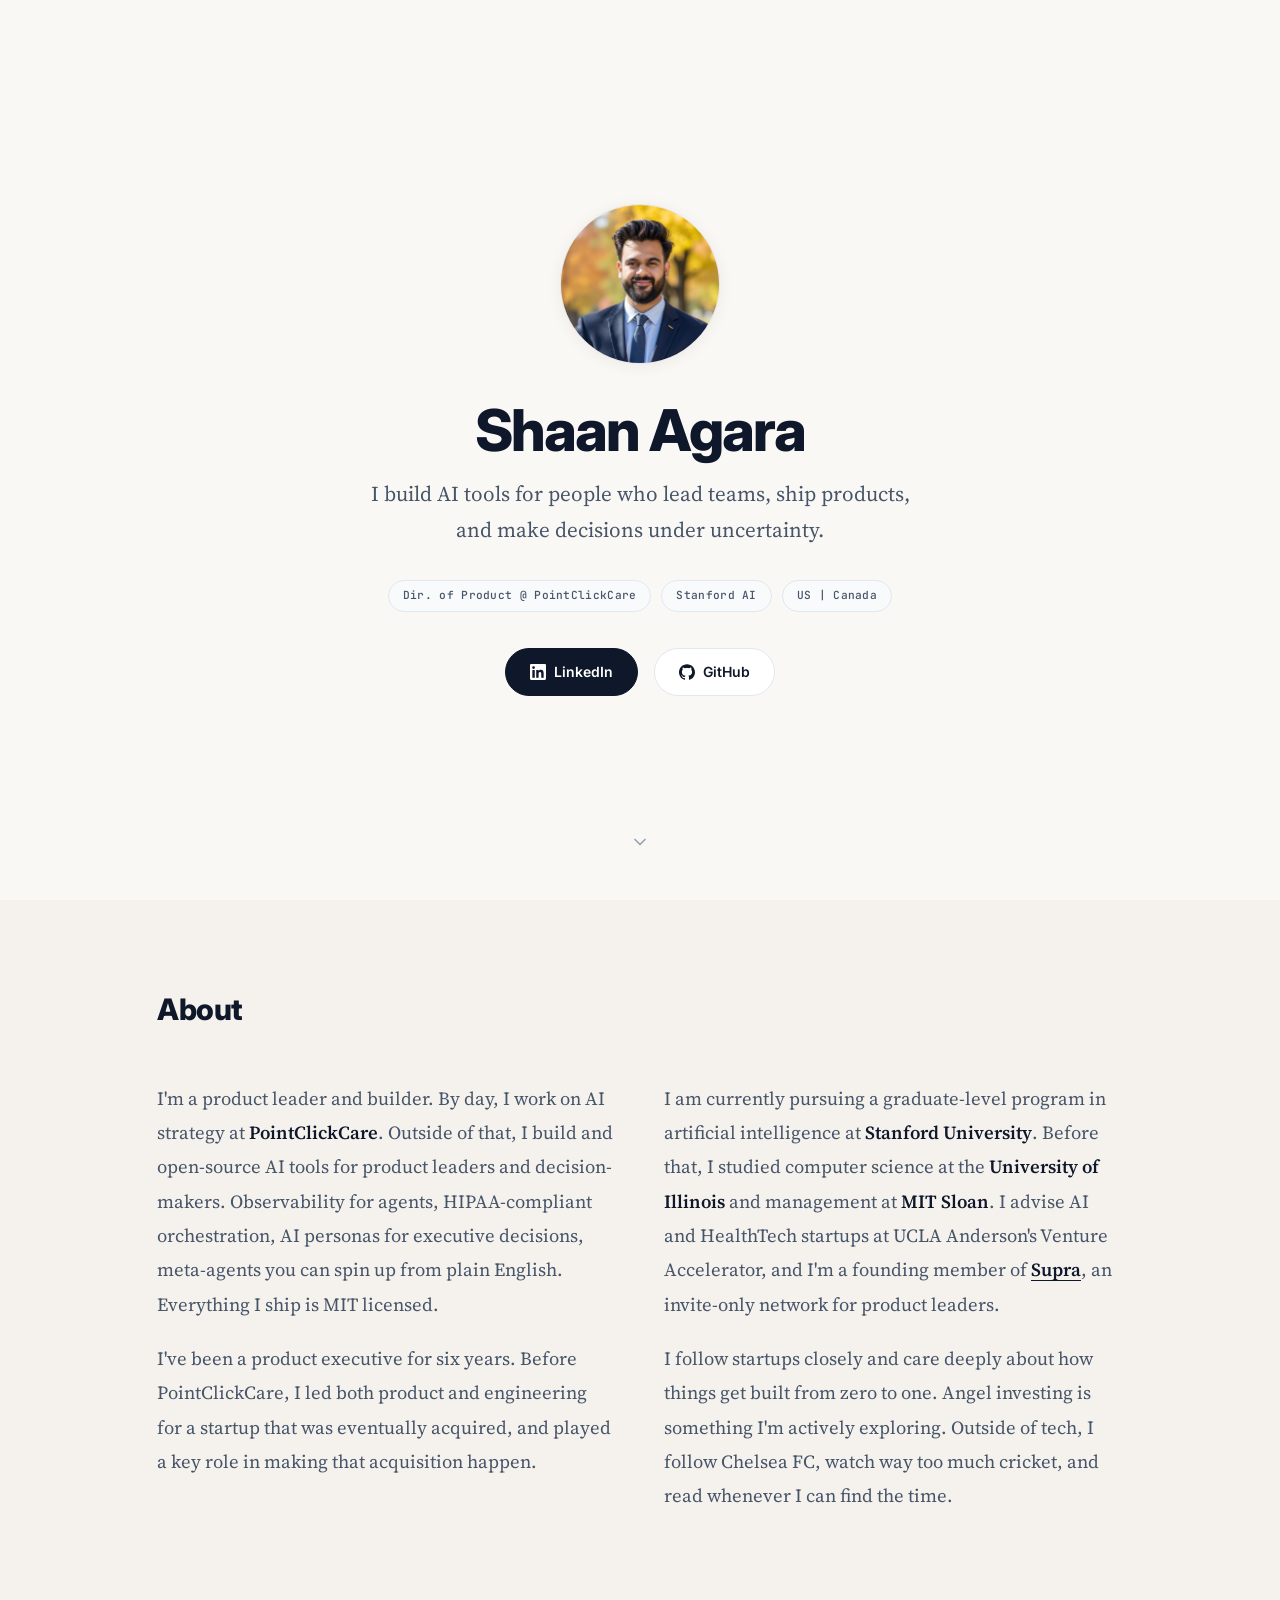
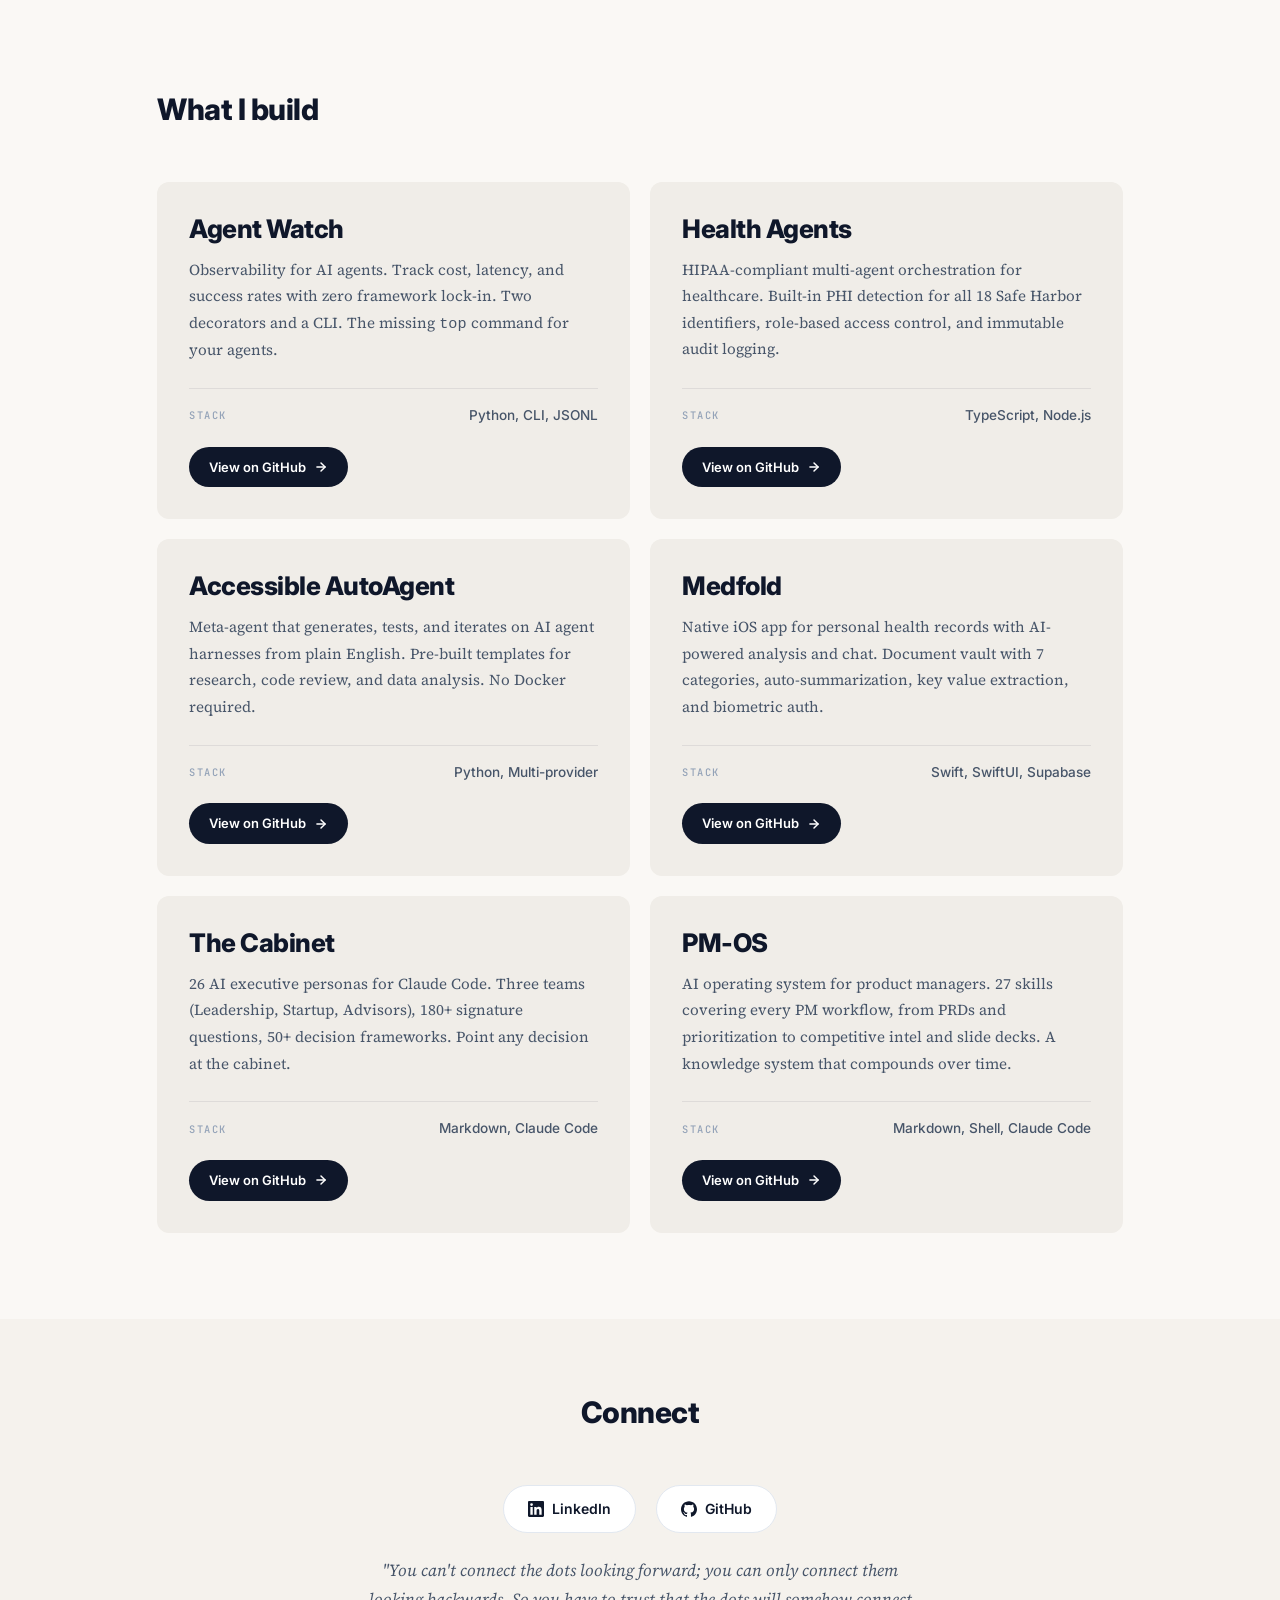
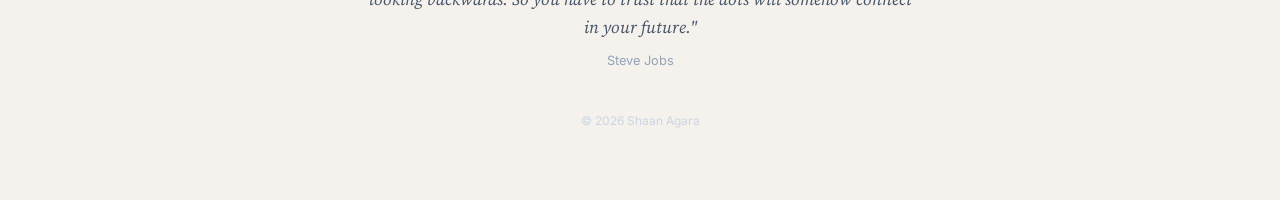
==== index.html @ 5695c84c "Change hero pill from Open Source to US | Canada Co-Authored-By: Claude Opus 4.6 (1M context) <norep" ====
<!DOCTYPE html>
<html lang="en">
<head>
<meta charset="UTF-8">
<meta name="viewport" content="width=device-width, initial-scale=1.0">
<title>Shaan Agara</title>
<meta name="description" content="I build AI tools for people who lead teams, ship products, and make decisions under uncertainty.">
<meta property="og:title" content="Shaan Agara">
<meta property="og:description" content="I build AI tools for people who lead teams, ship products, and make decisions under uncertainty.">
<meta property="og:url" content="https://shaanagara.com">
<meta property="og:type" content="website">
<meta property="og:image" content="https://shaanagara.com/og-image.png">
<meta name="twitter:card" content="summary_large_image">
<meta name="twitter:title" content="Shaan Agara">
<meta name="twitter:description" content="I build AI tools for people who lead teams, ship products, and make decisions under uncertainty.">
<meta name="twitter:image" content="https://shaanagara.com/og-image.png">
<link rel="preconnect" href="https://fonts.googleapis.com">
<link rel="preconnect" href="https://fonts.gstatic.com" crossorigin>
<link href="https://fonts.googleapis.com/css2?family=Inter:wght@400;500;600;700;800&family=JetBrains+Mono:wght@400;500&family=Source+Serif+4:ital,opsz,wght@0,8..60,400;0,8..60,500;0,8..60,600;1,8..60,400&display=swap" rel="stylesheet">
<link rel="icon" type="image/svg+xml" href="data:image/svg+xml,%3Csvg xmlns='http://www.w3.org/2000/svg' viewBox='0 0 32 32'%3E%3Ctext x='4' y='26' font-size='28'%3E%E2%9A%A1%3C/text%3E%3C/svg%3E">
<style>
/* ===== RESET & BASE ===== */
*, *::before, *::after { margin: 0; padding: 0; box-sizing: border-box; }
html { scroll-behavior: smooth; }
body {
  background: #ffffff;
  color: #0f172a;
  font-family: 'Inter', system-ui, -apple-system, sans-serif;
  font-size: 16px;
  line-height: 1.6;
  -webkit-font-smoothing: antialiased;
  -moz-osx-font-smoothing: grayscale;
}
::selection {
  background: rgba(79, 70, 229, 0.15);
  color: #0f172a;
}

/* ===== LAYOUT ===== */
.container {
  max-width: 1100px;
  margin: 0 auto;
  padding: 0 clamp(1.5rem, 1rem + 4vw, 5rem);
}

/* ===== HERO ===== */
.hero {
  min-height: 100vh;
  display: flex;
  flex-direction: column;
  align-items: center;
  justify-content: center;
  text-align: center;
  padding: 80px 24px;
  position: relative;
  background: #faf8f5;
}
.hero-content {
  position: relative;
  z-index: 1;
  max-width: 680px;
}
.headshot {
  width: 160px;
  height: 160px;
  border-radius: 50%;
  border: 1px solid rgba(15, 23, 42, 0.08);
  object-fit: cover;
  margin-bottom: 28px;
  box-shadow: 0 2px 16px rgba(15, 23, 42, 0.06);
}
.hero h1 {
  font-size: clamp(2.5rem, 2rem + 2vw, 4rem);
  font-weight: 800;
  letter-spacing: -2px;
  line-height: 1.05;
  margin-bottom: 16px;
  color: #0f172a;
}
.hero .tagline {
  font-family: 'Source Serif 4', Georgia, serif;
  font-size: clamp(1.1rem, 1rem + 0.4vw, 1.35rem);
  color: #475569;
  margin-bottom: 32px;
  line-height: 1.7;
  max-width: 560px;
  margin-left: auto;
  margin-right: auto;
}
.pills {
  display: flex;
  gap: 10px;
  justify-content: center;
  flex-wrap: wrap;
  margin-bottom: 36px;
}
.pill {
  font-family: 'JetBrains Mono', monospace;
  font-size: 0.7rem;
  font-weight: 500;
  color: #475569;
  background: #f8fafc;
  border: 1px solid #e2e8f0;
  border-radius: 999px;
  padding: 6px 14px;
  letter-spacing: 0.3px;
}
.hero-links {
  display: flex;
  gap: 16px;
  justify-content: center;
}
.hero-link {
  display: inline-flex;
  align-items: center;
  gap: 8px;
  padding: 12px 24px;
  border-radius: 999px;
  font-size: 14px;
  font-weight: 600;
  text-decoration: none;
  color: #ffffff;
  border: 1px solid #0f172a;
  background: #0f172a;
  transition: box-shadow 100ms ease-in-out, background 100ms ease-in-out, transform 100ms ease-in-out;
}
.hero-link:hover {
  background: #1e293b;
  box-shadow: 0 2px 8px rgba(15, 23, 42, 0.12);
  transform: translateY(-1px);
}
.hero-link:active {
  transform: translateY(0);
  transition-duration: 50ms;
}
.hero-link.secondary {
  color: #0f172a;
  background: #ffffff;
  border: 1px solid #e2e8f0;
}
.hero-link.secondary:hover {
  background: #f8fafc;
  border-color: #cbd5e1;
  box-shadow: 0 2px 8px rgba(15, 23, 42, 0.06);
}
.hero-link svg {
  width: 16px;
  height: 16px;
  fill: currentColor;
}
.scroll-hint {
  position: absolute;
  bottom: 40px;
  left: 50%;
  transform: translateX(-50%);
  animation: scroll-fade 2s ease-in-out infinite;
}
.scroll-hint svg {
  width: 20px;
  height: 20px;
  stroke: #94a3b8;
  fill: none;
  stroke-width: 2;
  stroke-linecap: round;
  stroke-linejoin: round;
}
@keyframes scroll-fade {
  0%, 100% { opacity: 0.3; transform: translateX(-50%) translateY(0); }
  50% { opacity: 0.6; transform: translateX(-50%) translateY(6px); }
}

/* ===== SECTIONS ===== */
.section {
  padding: clamp(4rem, 3rem + 3vw, 8rem) 0;
}
.bg-warm {
  background: #faf8f5;
}
.bg-cream {
  background: #f5f2ed;
}
.section-divider {
  display: none;
}
.section-label {
  font-family: 'Inter', system-ui, sans-serif;
  font-size: clamp(1.5rem, 1.25rem + 0.75vw, 2rem);
  font-weight: 800;
  letter-spacing: -0.5px;
  color: #0f172a;
  margin-bottom: 48px;
}

/* ===== ABOUT ===== */
.about-grid {
  display: grid;
  grid-template-columns: 1fr 1fr;
  gap: 48px;
  align-items: start;
}
.loop-container {
  display: flex;
  align-items: center;
  justify-content: center;
  order: 0;
}
.loop-svg {
  width: 100%;
  max-width: 480px;
  height: auto;
}
.loop-node-bg {
  fill: #0f172a;
}
.loop-label-text {
  font-family: 'Inter', sans-serif;
  font-size: 14px;
  font-weight: 700;
  fill: #ffffff;
  text-anchor: middle;
  dominant-baseline: central;
  letter-spacing: 0.5px;
}
.loop-line {
  stroke: #cbd5e1;
  stroke-width: 1.5;
  fill: none;
}
.loop-dot {
  fill: #0f172a;
  r: 3.5;
}
/* Traveling dot animations along triangle edges */
@keyframes travel-build-ship {
  0% { cx: 180; cy: 100; }
  100% { cx: 295; cy: 245; }
}
@keyframes travel-ship-learn {
  0% { cx: 275; cy: 260; }
  100% { cx: 85; cy: 260; }
}
@keyframes travel-learn-build {
  0% { cx: 65; cy: 245; }
  100% { cx: 180; cy: 100; }
}
.dot-1 {
  animation: travel-build-ship 1.5s ease-in-out 0s infinite;
}
.dot-2 {
  animation: travel-ship-learn 1.5s ease-in-out 1.5s infinite;
}
.dot-3 {
  animation: travel-learn-build 1.5s ease-in-out 3s infinite;
}
/* Node pulse: each node highlights when the dot arrives */
@keyframes node-pulse {
  0%, 28% { r: 40; fill: #0f172a; }
  33%, 38% { r: 44; fill: #1e293b; }
  43%, 100% { r: 40; fill: #0f172a; }
}
.pulse-build { animation: node-pulse 4.5s ease-in-out 0s infinite; }
.pulse-ship { animation: node-pulse 4.5s ease-in-out 1.5s infinite; }
.pulse-learn { animation: node-pulse 4.5s ease-in-out 3s infinite; }
.about p {
  font-family: 'Source Serif 4', Georgia, serif;
  font-size: clamp(1.05rem, 1rem + 0.2vw, 1.175rem);
  color: #475569;
  line-height: 1.85;
}
.about p + p {
  margin-top: 20px;
}
.about strong {
  color: #0f172a;
  font-weight: 600;
}
.about a {
  color: #0f172a;
  font-weight: 600;
  text-decoration: underline;
  text-underline-offset: 0.2em;
  text-decoration-thickness: 0.06em;
  transition: color 100ms ease-in-out;
}
.about a:hover {
  color: #475569;
}

/* ===== PROJECTS ===== */
.projects-grid {
  display: grid;
  grid-template-columns: repeat(auto-fit, minmax(320px, 1fr));
  gap: 20px;
}
.project-card {
  background: #f0ede8;
  border: none;
  border-radius: 12px;
  padding: 32px;
  transition: all 0.25s cubic-bezier(0.16, 1, 0.3, 1);
  display: flex;
  flex-direction: column;
  position: relative;
}
.project-card:hover {
  transform: translateY(-2px);
  box-shadow: 0 8px 32px rgba(15, 23, 42, 0.08);
}
.project-name {
  font-size: clamp(1.35rem, 1.2rem + 0.5vw, 1.6rem);
  font-weight: 800;
  color: #0f172a;
  letter-spacing: -0.5px;
  margin-bottom: 12px;
  line-height: 1.2;
}
.project-desc {
  font-family: 'Source Serif 4', Georgia, serif;
  font-size: 0.95rem;
  color: #475569;
  line-height: 1.75;
  margin-bottom: 24px;
  flex: 1;
}
.project-meta {
  border-top: 1px solid rgba(15, 23, 42, 0.08);
  padding-top: 16px;
  margin-bottom: 20px;
  display: flex;
  justify-content: space-between;
  align-items: center;
}
.project-meta-label {
  font-family: 'JetBrains Mono', monospace;
  font-size: 0.65rem;
  font-weight: 500;
  text-transform: uppercase;
  letter-spacing: 1.5px;
  color: #94a3b8;
}
.project-meta-value {
  font-size: 0.85rem;
  color: #475569;
  font-weight: 500;
}
.project-cta {
  display: inline-flex;
  align-items: center;
  gap: 8px;
  padding: 10px 20px;
  border-radius: 999px;
  font-size: 13px;
  font-weight: 600;
  text-decoration: none;
  color: #ffffff;
  background: #0f172a;
  border: none;
  transition: background 100ms ease-in-out, transform 100ms ease-in-out;
  align-self: flex-start;
}
.project-cta:hover {
  background: #1e293b;
  transform: translateY(-1px);
}
.project-cta:active {
  transform: translateY(0);
  transition-duration: 50ms;
}
.project-cta svg {
  width: 14px;
  height: 14px;
  stroke: currentColor;
  fill: none;
  stroke-width: 2.5;
  stroke-linecap: round;
  stroke-linejoin: round;
}

/* ===== TIMELINE ===== */
.timeline {
  position: relative;
  padding-left: 32px;
}
.timeline::before {
  content: '';
  position: absolute;
  left: 6px;
  top: 8px;
  bottom: 8px;
  width: 1px;
  background: #cbd5e1;
}
.timeline-item {
  position: relative;
  padding-bottom: 36px;
}
.timeline-item:last-child {
  padding-bottom: 0;
}
.timeline-item::before {
  content: '';
  position: absolute;
  left: -28px;
  top: 8px;
  width: 8px;
  height: 8px;
  border-radius: 50%;
  background: #0f172a;
}
.timeline-year {
  font-family: 'JetBrains Mono', monospace;
  font-size: 0.7rem;
  color: #94a3b8;
  letter-spacing: 1px;
  margin-bottom: 4px;
}
.timeline-role {
  font-size: 1rem;
  font-weight: 700;
  color: #0f172a;
  margin-bottom: 2px;
}
.timeline-company {
  font-size: 0.9rem;
  font-weight: 500;
  color: #475569;
  margin-bottom: 4px;
}
.timeline-detail {
  font-family: 'Source Serif 4', Georgia, serif;
  font-size: 0.85rem;
  color: #94a3b8;
  line-height: 1.6;
}
.education-row {
  display: flex;
  gap: 32px;
  flex-wrap: wrap;
  margin-top: 48px;
  padding-top: 32px;
  border-top: 1px solid #f1f5f9;
}
.edu-item {
  display: flex;
  flex-direction: column;
}
.edu-school {
  font-size: 0.9rem;
  font-weight: 600;
  color: #0f172a;
}
.edu-degree {
  font-size: 0.8rem;
  color: #94a3b8;
}

/* ===== CREDENTIALS ===== */
.credentials-grid {
  display: grid;
  grid-template-columns: repeat(auto-fit, minmax(260px, 1fr));
  gap: 16px;
}
.credential {
  background: #f0ede8;
  border: none;
  border-radius: 12px;
  padding: 32px;
}
.credential-title {
  font-size: clamp(1.15rem, 1rem + 0.3vw, 1.3rem);
  font-weight: 800;
  color: #0f172a;
  letter-spacing: -0.3px;
  margin-bottom: 12px;
}
.credential-title a {
  color: inherit;
  text-decoration: none;
  transition: color 100ms ease-in-out;
}
.credential-title a:hover {
  color: #475569;
}
.credential-desc {
  font-family: 'Source Serif 4', Georgia, serif;
  font-size: 0.9rem;
  color: #475569;
  line-height: 1.7;
}

/* ===== FOOTER ===== */
.footer {
  padding: clamp(3rem, 2rem + 3vw, 6rem) 0;
  text-align: center;
}
.footer-links {
  display: flex;
  gap: 20px;
  justify-content: center;
  margin-bottom: 24px;
}
.footer-link {
  display: inline-flex;
  align-items: center;
  gap: 8px;
  padding: 12px 24px;
  border-radius: 999px;
  font-size: 14px;
  font-weight: 600;
  text-decoration: none;
  color: #0f172a;
  border: 1px solid #e2e8f0;
  background: #ffffff;
  transition: box-shadow 100ms ease-in-out, background 100ms ease-in-out, transform 100ms ease-in-out;
}
.footer-link:hover {
  background: #f8fafc;
  border-color: #cbd5e1;
  box-shadow: 0 2px 8px rgba(15, 23, 42, 0.06);
  transform: translateY(-1px);
}
.footer-link:active {
  transform: translateY(0);
  transition-duration: 50ms;
}
.footer-link svg {
  width: 16px;
  height: 16px;
  fill: currentColor;
}
.footer-quote {
  font-family: 'Source Serif 4', Georgia, serif;
  font-size: 1.05rem;
  font-style: italic;
  color: #475569;
  line-height: 1.7;
  max-width: 560px;
  margin: 0 auto 8px;
}
.footer-quote-attr {
  font-size: 0.8rem;
  color: #94a3b8;
  margin-bottom: 40px;
}
.footer-copy {
  font-size: 0.75rem;
  color: #cbd5e1;
}

/* ===== ANIMATIONS ===== */
.fade-in {
  opacity: 0;
  transform: translateY(16px);
  transition: opacity 0.6s cubic-bezier(0.16, 1, 0.3, 1),
              transform 0.6s cubic-bezier(0.16, 1, 0.3, 1);
}
.fade-in.visible {
  opacity: 1;
  transform: translateY(0);
}

/* ===== RESPONSIVE ===== */
@media (max-width: 900px) {
  .about-grid { grid-template-columns: 1fr; gap: 0; }
  .projects-grid { grid-template-columns: 1fr; }
  .credentials-grid { grid-template-columns: 1fr; }
}

@media (max-width: 640px) {
  .hero { min-height: 90vh; padding: 60px 20px; }
  .headshot { width: 120px; height: 120px; }
  .hero h1 { letter-spacing: -1px; }
  .pills { gap: 8px; }
  .pill { font-size: 0.62rem; padding: 5px 10px; }
  .hero-links { flex-direction: column; align-items: center; }
  .section-label { font-size: 1.25rem; }
  .project-name { font-size: 1.2rem; }
  .timeline { padding-left: 28px; }
  .footer-links { flex-direction: column; align-items: center; }
}

@media (prefers-reduced-motion: reduce) {
  .scroll-hint { animation: none; opacity: 0.5; }
  .fade-in { opacity: 1; transform: none; transition: none; }
  .project-card { transition: none; }
  .hero-link, .footer-link { transition: none; }
  .dot-1, .dot-2, .dot-3 { animation: none; }
  .pulse-build, .pulse-ship, .pulse-learn { animation: none; }
}
</style>
</head>
<body>

<!-- HERO -->
<section class="hero bg-warm">
  <div class="hero-content">
    <img src="shaan-agara.jpeg" alt="Shaan Agara" class="headshot" loading="eager">
    <h1>Shaan Agara</h1>
    <p class="tagline">I build AI tools for people who lead teams, ship products, and make decisions under uncertainty.</p>
    <div class="pills">
      <span class="pill">Dir. of Product @ PointClickCare</span>
      <span class="pill">Stanford AI</span>
      <span class="pill">US | Canada</span>
    </div>
    <div class="hero-links">
      <a href="https://www.linkedin.com/in/shaan-agara/" class="hero-link" target="_blank" rel="noopener">
        <svg viewBox="0 0 24 24"><path d="M20.447 20.452h-3.554v-5.569c0-1.328-.027-3.037-1.852-3.037-1.853 0-2.136 1.445-2.136 2.939v5.667H9.351V9h3.414v1.561h.046c.477-.9 1.637-1.85 3.37-1.85 3.601 0 4.267 2.37 4.267 5.455v6.286zM5.337 7.433a2.062 2.062 0 01-2.063-2.065 2.064 2.064 0 112.063 2.065zm1.782 13.019H3.555V9h3.564v11.452zM22.225 0H1.771C.792 0 0 .774 0 1.729v20.542C0 23.227.792 24 1.771 24h20.451C23.2 24 24 23.227 24 22.271V1.729C24 .774 23.2 0 22.222 0h.003z"/></svg>
        LinkedIn
      </a>
      <a href="https://github.com/shaan-ad" class="hero-link secondary" target="_blank" rel="noopener">
        <svg viewBox="0 0 24 24"><path d="M12 .297c-6.63 0-12 5.373-12 12 0 5.303 3.438 9.8 8.205 11.385.6.113.82-.258.82-.577 0-.285-.01-1.04-.015-2.04-3.338.724-4.042-1.61-4.042-1.61C4.422 18.07 3.633 17.7 3.633 17.7c-1.087-.744.084-.729.084-.729 1.205.084 1.838 1.236 1.838 1.236 1.07 1.835 2.809 1.305 3.495.998.108-.776.417-1.305.76-1.605-2.665-.3-5.466-1.332-5.466-5.93 0-1.31.465-2.38 1.235-3.22-.135-.303-.54-1.523.105-3.176 0 0 1.005-.322 3.3 1.23.96-.267 1.98-.399 3-.405 1.02.006 2.04.138 3 .405 2.28-1.552 3.285-1.23 3.285-1.23.645 1.653.24 2.873.12 3.176.765.84 1.23 1.91 1.23 3.22 0 4.61-2.805 5.625-5.475 5.92.42.36.81 1.096.81 2.22 0 1.606-.015 2.896-.015 3.286 0 .315.21.69.825.57C20.565 22.092 24 17.592 24 12.297c0-6.627-5.373-12-12-12"/></svg>
        GitHub
      </a>
    </div>
  </div>
  <div class="scroll-hint">
    <svg viewBox="0 0 24 24"><polyline points="6 9 12 15 18 9"></polyline></svg>
  </div>
</section>

<hr class="section-divider">

<!-- ABOUT -->
<section class="section bg-cream about-section">
  <div class="container">
    <div class="section-label fade-in">About</div>
    <div class="about-grid fade-in">
      <div class="about">
        <p>I'm a product leader and builder. By day, I work on AI strategy at <strong>PointClickCare</strong>. Outside of that, I build and open-source AI tools for product leaders and decision-makers. Observability for agents, HIPAA-compliant orchestration, AI personas for executive decisions, meta-agents you can spin up from plain English. Everything I ship is MIT licensed.</p>
        <p>I've been a product executive for six years. Before PointClickCare, I led both product and engineering for a startup that was eventually acquired, and played a key role in making that acquisition happen.</p>
      </div>
      <div class="about">
        <p>I am currently pursuing a graduate-level program in artificial intelligence at <strong>Stanford University</strong>. Before that, I studied computer science at the <strong>University of Illinois</strong> and management at <strong>MIT Sloan</strong>. I advise AI and HealthTech startups at UCLA Anderson's Venture Accelerator, and I'm a founding member of <a href="https://joinsupra.com" target="_blank" rel="noopener">Supra</a>, an invite-only network for product leaders.</p>
        <p>I follow startups closely and care deeply about how things get built from zero to one. Angel investing is something I'm actively exploring. Outside of tech, I follow Chelsea FC, watch way too much cricket, and read whenever I can find the time.</p>
      </div>
    </div>
  </div>
</section>

<hr class="section-divider">

<!-- PROJECTS -->
<section class="section bg-warm">
  <div class="container">
    <div class="section-label fade-in">What I build</div>
    <div class="projects-grid">

      <div class="project-card fade-in">
        <div class="project-name">Agent Watch</div>
        <p class="project-desc">Observability for AI agents. Track cost, latency, and success rates with zero framework lock-in. Two decorators and a CLI. The missing <code>top</code> command for your agents.</p>
        <div class="project-meta">
          <span class="project-meta-label">STACK</span>
          <span class="project-meta-value">Python, CLI, JSONL</span>
        </div>
        <a href="https://github.com/shaan-ad/agent-watch" class="project-cta" target="_blank" rel="noopener">
          View on GitHub <svg viewBox="0 0 24 24"><line x1="5" y1="12" x2="19" y2="12"></line><polyline points="12 5 19 12 12 19"></polyline></svg>
        </a>
      </div>

      <div class="project-card fade-in">
        <div class="project-name">Health Agents</div>
        <p class="project-desc">HIPAA-compliant multi-agent orchestration for healthcare. Built-in PHI detection for all 18 Safe Harbor identifiers, role-based access control, and immutable audit logging.</p>
        <div class="project-meta">
          <span class="project-meta-label">STACK</span>
          <span class="project-meta-value">TypeScript, Node.js</span>
        </div>
        <a href="https://github.com/shaan-ad/health-agents" class="project-cta" target="_blank" rel="noopener">
          View on GitHub <svg viewBox="0 0 24 24"><line x1="5" y1="12" x2="19" y2="12"></line><polyline points="12 5 19 12 12 19"></polyline></svg>
        </a>
      </div>

      <div class="project-card fade-in">
        <div class="project-name">Accessible AutoAgent</div>
        <p class="project-desc">Meta-agent that generates, tests, and iterates on AI agent harnesses from plain English. Pre-built templates for research, code review, and data analysis. No Docker required.</p>
        <div class="project-meta">
          <span class="project-meta-label">STACK</span>
          <span class="project-meta-value">Python, Multi-provider</span>
        </div>
        <a href="https://github.com/shaan-ad/accessible-autoagent" class="project-cta" target="_blank" rel="noopener">
          View on GitHub <svg viewBox="0 0 24 24"><line x1="5" y1="12" x2="19" y2="12"></line><polyline points="12 5 19 12 12 19"></polyline></svg>
        </a>
      </div>

      <div class="project-card fade-in">
        <div class="project-name">Medfold</div>
        <p class="project-desc">Native iOS app for personal health records with AI-powered analysis and chat. Document vault with 7 categories, auto-summarization, key value extraction, and biometric auth.</p>
        <div class="project-meta">
          <span class="project-meta-label">STACK</span>
          <span class="project-meta-value">Swift, SwiftUI, Supabase</span>
        </div>
        <a href="https://github.com/shaan-ad/Medfold" class="project-cta" target="_blank" rel="noopener">
          View on GitHub <svg viewBox="0 0 24 24"><line x1="5" y1="12" x2="19" y2="12"></line><polyline points="12 5 19 12 12 19"></polyline></svg>
        </a>
      </div>

      <div class="project-card fade-in">
        <div class="project-name">The Cabinet</div>
        <p class="project-desc">26 AI executive personas for Claude Code. Three teams (Leadership, Startup, Advisors), 180+ signature questions, 50+ decision frameworks. Point any decision at the cabinet.</p>
        <div class="project-meta">
          <span class="project-meta-label">STACK</span>
          <span class="project-meta-value">Markdown, Claude Code</span>
        </div>
        <a href="https://github.com/shaan-ad/the-cabinet" class="project-cta" target="_blank" rel="noopener">
          View on GitHub <svg viewBox="0 0 24 24"><line x1="5" y1="12" x2="19" y2="12"></line><polyline points="12 5 19 12 12 19"></polyline></svg>
        </a>
      </div>

      <div class="project-card fade-in">
        <div class="project-name">PM-OS</div>
        <p class="project-desc">AI operating system for product managers. 27 skills covering every PM workflow, from PRDs and prioritization to competitive intel and slide decks. A knowledge system that compounds over time.</p>
        <div class="project-meta">
          <span class="project-meta-label">STACK</span>
          <span class="project-meta-value">Markdown, Shell, Claude Code</span>
        </div>
        <a href="https://github.com/shaan-ad/pm-os" class="project-cta" target="_blank" rel="noopener">
          View on GitHub <svg viewBox="0 0 24 24"><line x1="5" y1="12" x2="19" y2="12"></line><polyline points="12 5 19 12 12 19"></polyline></svg>
        </a>
      </div>

    </div>
  </div>
</section>

<!-- FOOTER -->
<footer class="footer bg-cream">
  <div class="container">
    <div class="section-label">Connect</div>
    <div class="footer-links">
      <a href="https://www.linkedin.com/in/shaan-agara/" class="footer-link" target="_blank" rel="noopener">
        <svg viewBox="0 0 24 24"><path d="M20.447 20.452h-3.554v-5.569c0-1.328-.027-3.037-1.852-3.037-1.853 0-2.136 1.445-2.136 2.939v5.667H9.351V9h3.414v1.561h.046c.477-.9 1.637-1.85 3.37-1.85 3.601 0 4.267 2.37 4.267 5.455v6.286zM5.337 7.433a2.062 2.062 0 01-2.063-2.065 2.064 2.064 0 112.063 2.065zm1.782 13.019H3.555V9h3.564v11.452zM22.225 0H1.771C.792 0 0 .774 0 1.729v20.542C0 23.227.792 24 1.771 24h20.451C23.2 24 24 23.227 24 22.271V1.729C24 .774 23.2 0 22.222 0h.003z"/></svg>
        LinkedIn
      </a>
      <a href="https://github.com/shaan-ad" class="footer-link" target="_blank" rel="noopener">
        <svg viewBox="0 0 24 24"><path d="M12 .297c-6.63 0-12 5.373-12 12 0 5.303 3.438 9.8 8.205 11.385.6.113.82-.258.82-.577 0-.285-.01-1.04-.015-2.04-3.338.724-4.042-1.61-4.042-1.61C4.422 18.07 3.633 17.7 3.633 17.7c-1.087-.744.084-.729.084-.729 1.205.084 1.838 1.236 1.838 1.236 1.07 1.835 2.809 1.305 3.495.998.108-.776.417-1.305.76-1.605-2.665-.3-5.466-1.332-5.466-5.93 0-1.31.465-2.38 1.235-3.22-.135-.303-.54-1.523.105-3.176 0 0 1.005-.322 3.3 1.23.96-.267 1.98-.399 3-.405 1.02.006 2.04.138 3 .405 2.28-1.552 3.285-1.23 3.285-1.23.645 1.653.24 2.873.12 3.176.765.84 1.23 1.91 1.23 3.22 0 4.61-2.805 5.625-5.475 5.92.42.36.81 1.096.81 2.22 0 1.606-.015 2.896-.015 3.286 0 .315.21.69.825.57C20.565 22.092 24 17.592 24 12.297c0-6.627-5.373-12-12-12" fill="currentColor"/></svg>
        GitHub
      </a>
    </div>
    <p class="footer-quote">"You can't connect the dots looking forward; you can only connect them looking backwards. So you have to trust that the dots will somehow connect in your future."</p>
    <p class="footer-quote-attr">Steve Jobs</p>
    <p class="footer-copy">&copy; 2026 Shaan Agara</p>
  </div>
</footer>

<script>
const observer = new IntersectionObserver((entries) => {
  entries.forEach(entry => {
    if (entry.isIntersecting) {
      entry.target.classList.add('visible');
      observer.unobserve(entry.target);
    }
  });
}, { threshold: 0.1, rootMargin: '0px 0px -40px 0px' });

document.querySelectorAll('.fade-in').forEach(el => observer.observe(el));
</script>

</body>
</html>
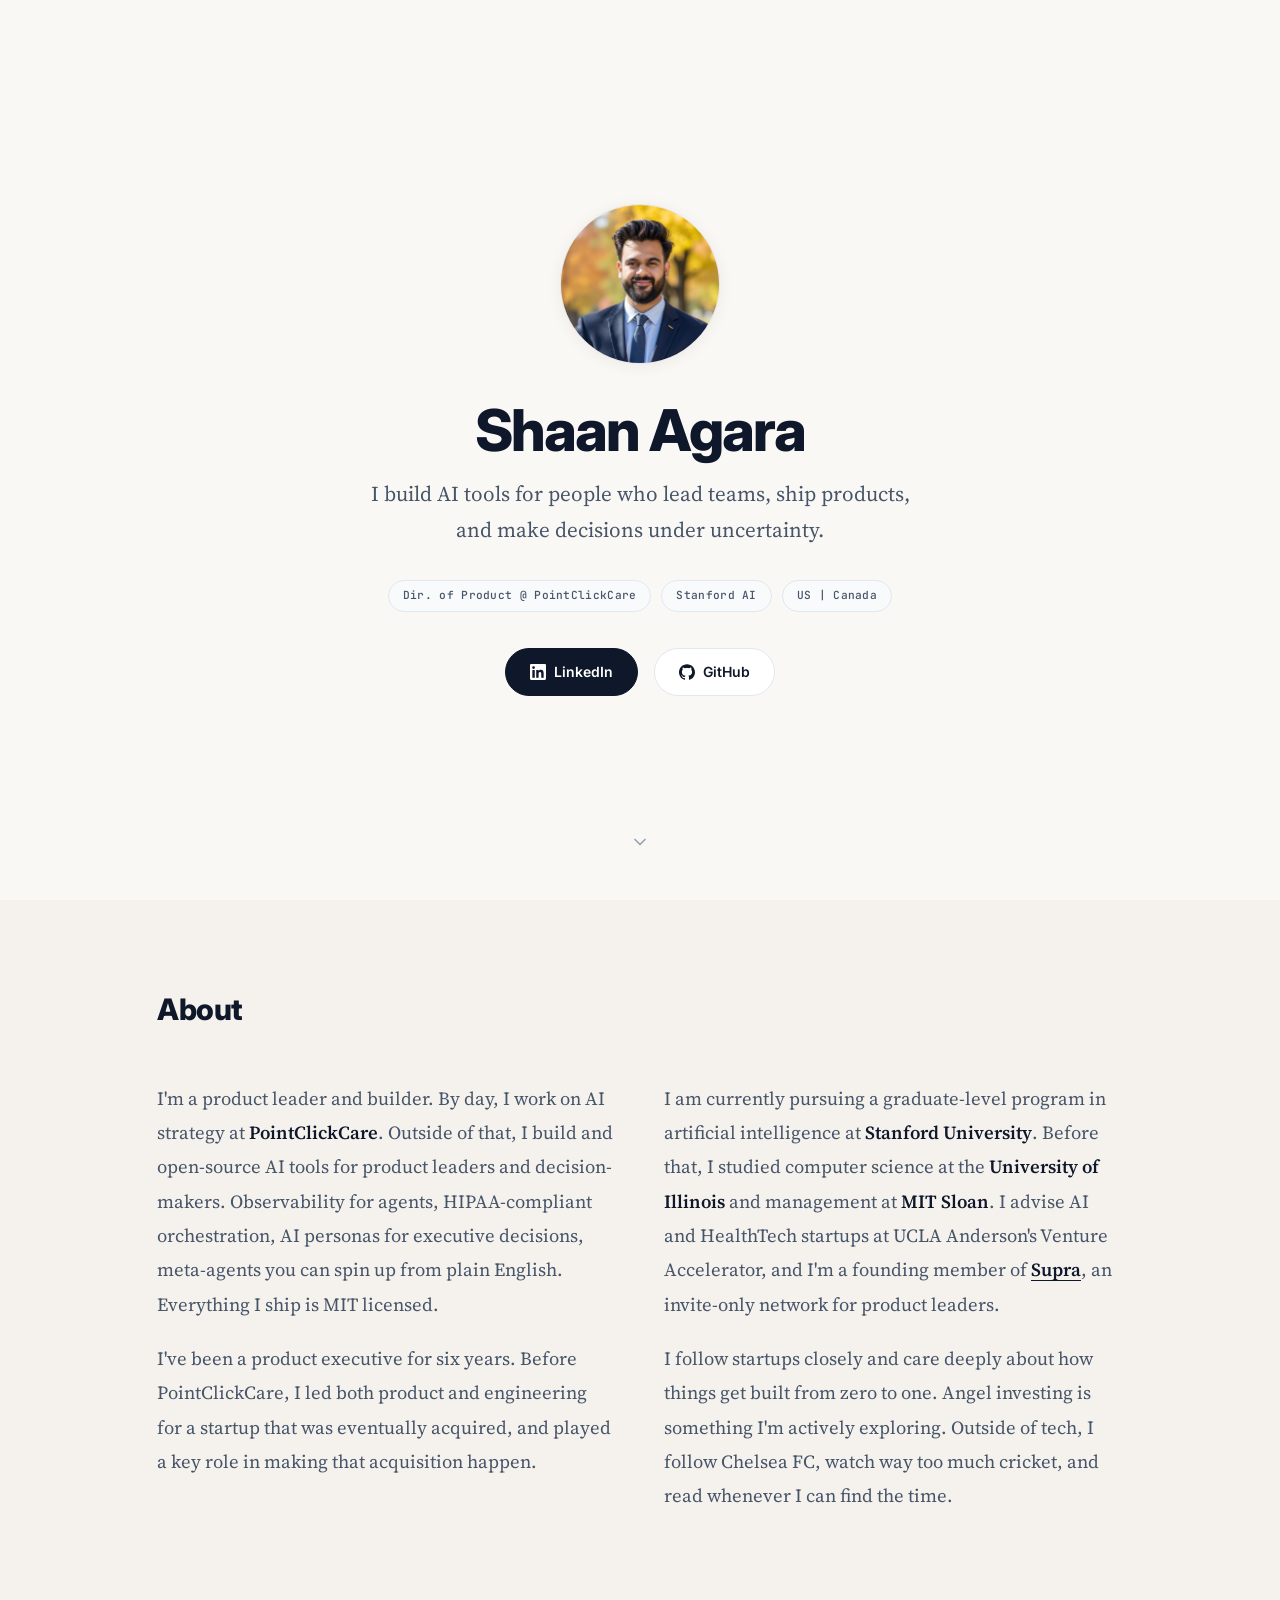
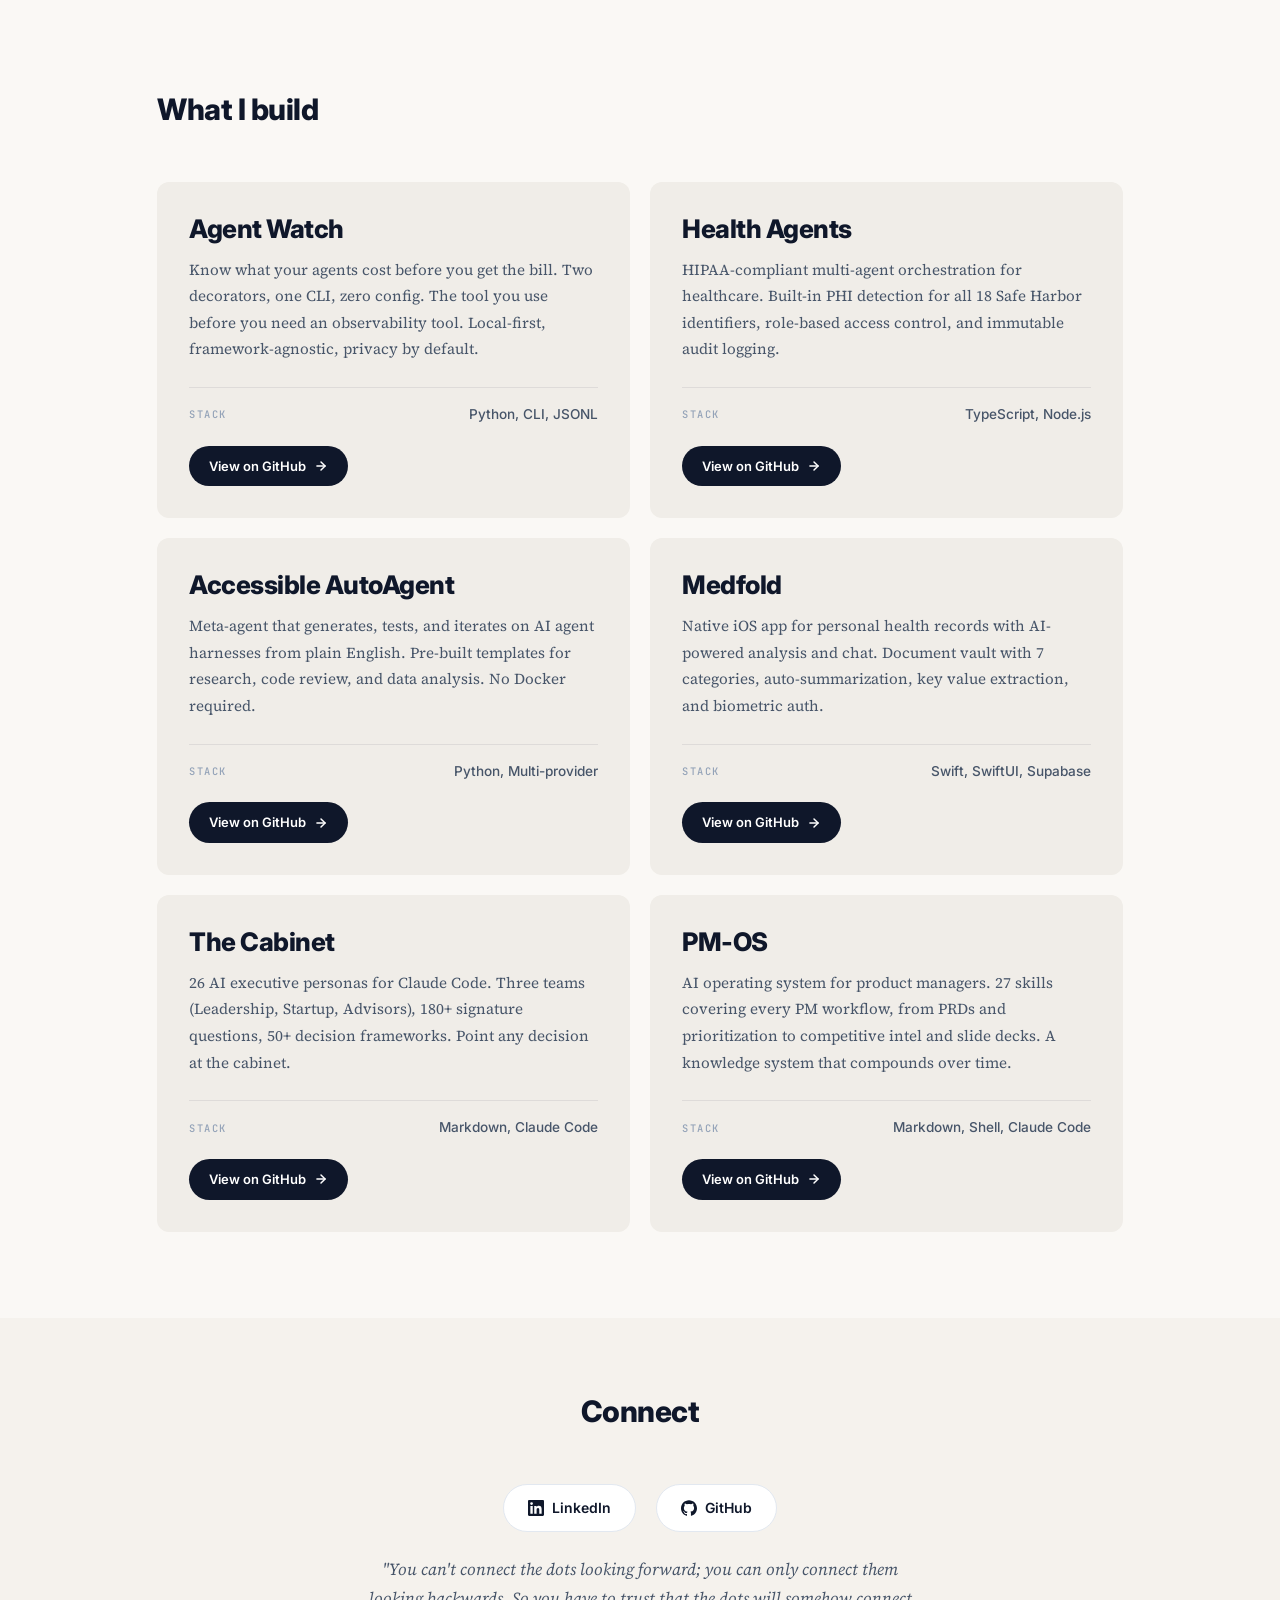
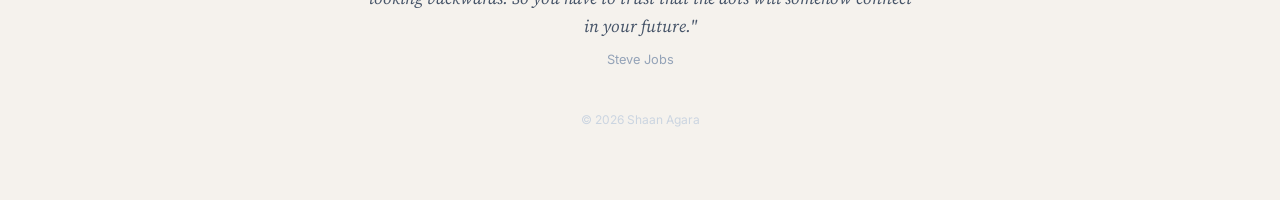
==== commit 28737619: "Update Agent Watch project card to new positioning Co-Authored-By: Claude Opus 4.6 (1M context) <nor" ====
--- a/index.html
+++ b/index.html
@@ -647,7 +647,7 @@
 
       <div class="project-card fade-in">
         <div class="project-name">Agent Watch</div>
-        <p class="project-desc">Observability for AI agents. Track cost, latency, and success rates with zero framework lock-in. Two decorators and a CLI. The missing <code>top</code> command for your agents.</p>
+        <p class="project-desc">Know what your agents cost before you get the bill. Two decorators, one CLI, zero config. The tool you use before you need an observability tool. Local-first, framework-agnostic, privacy by default.</p>
         <div class="project-meta">
           <span class="project-meta-label">STACK</span>
           <span class="project-meta-value">Python, CLI, JSONL</span>
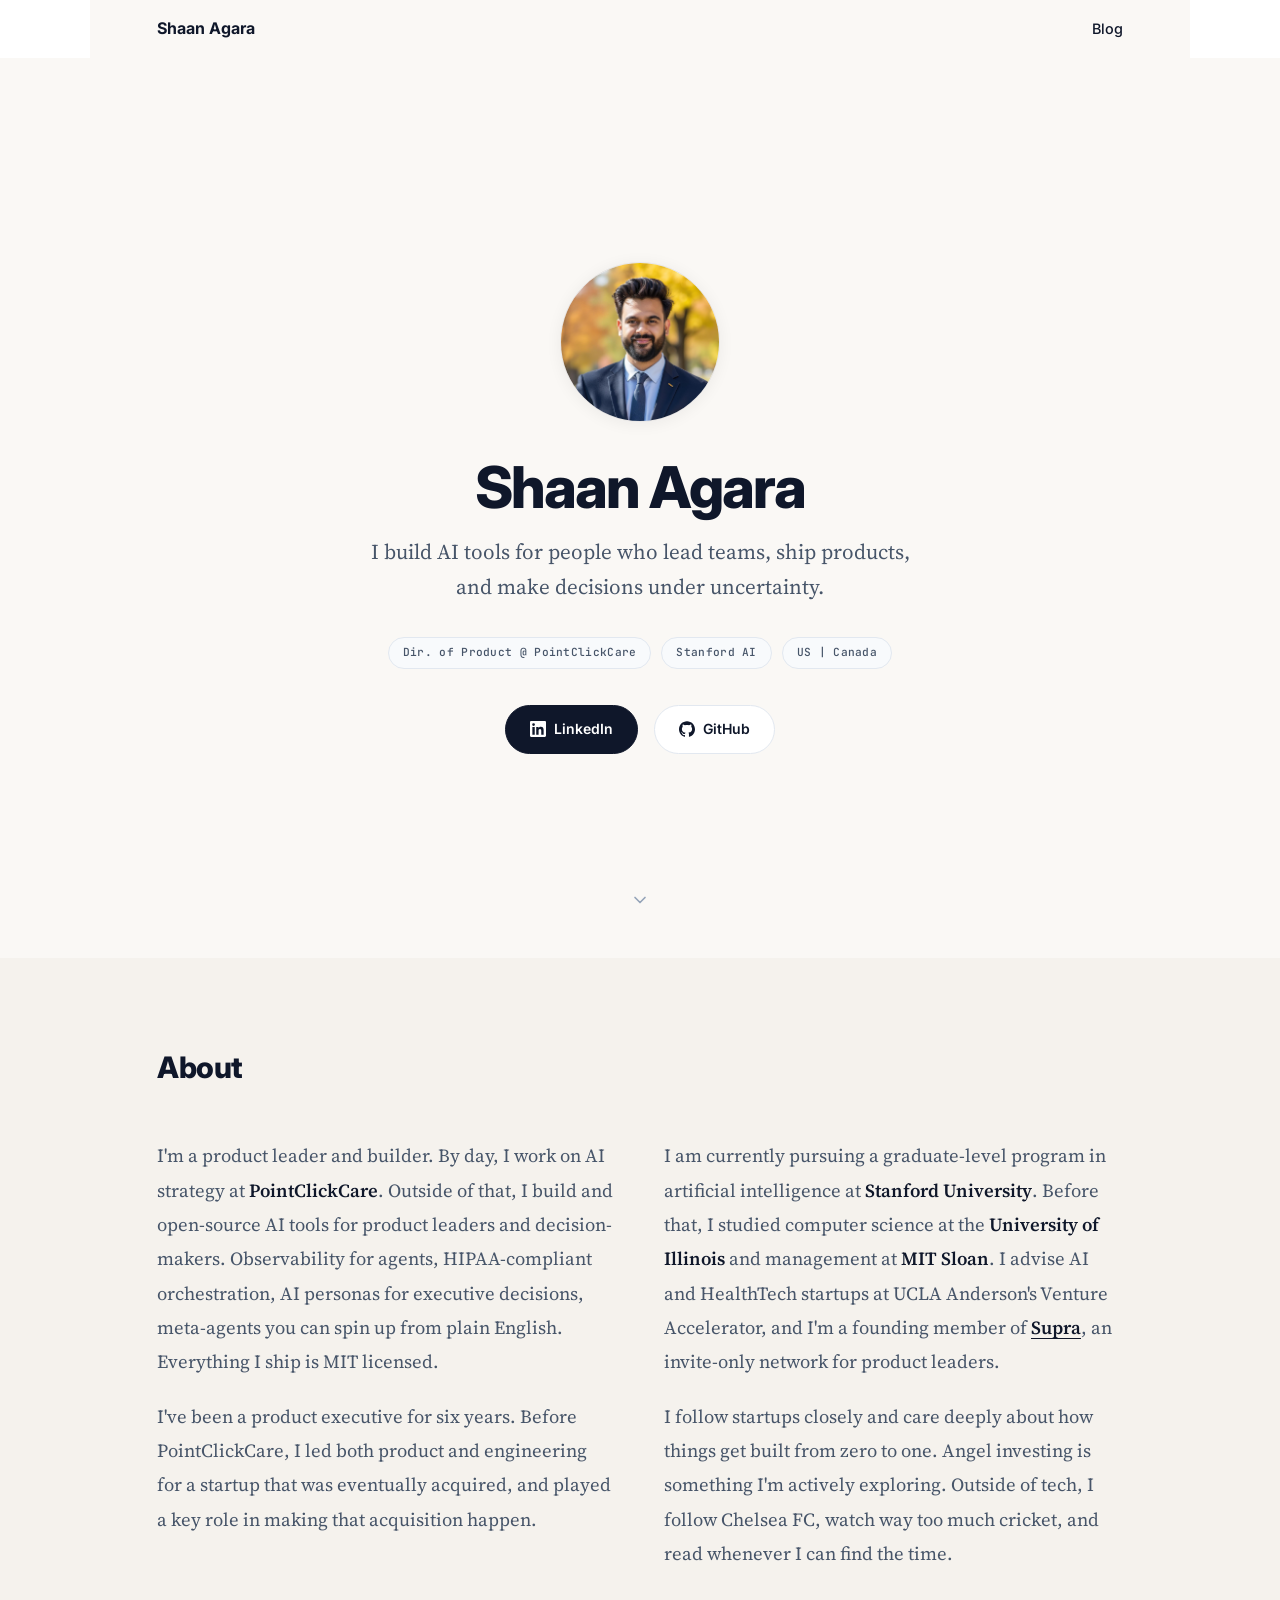
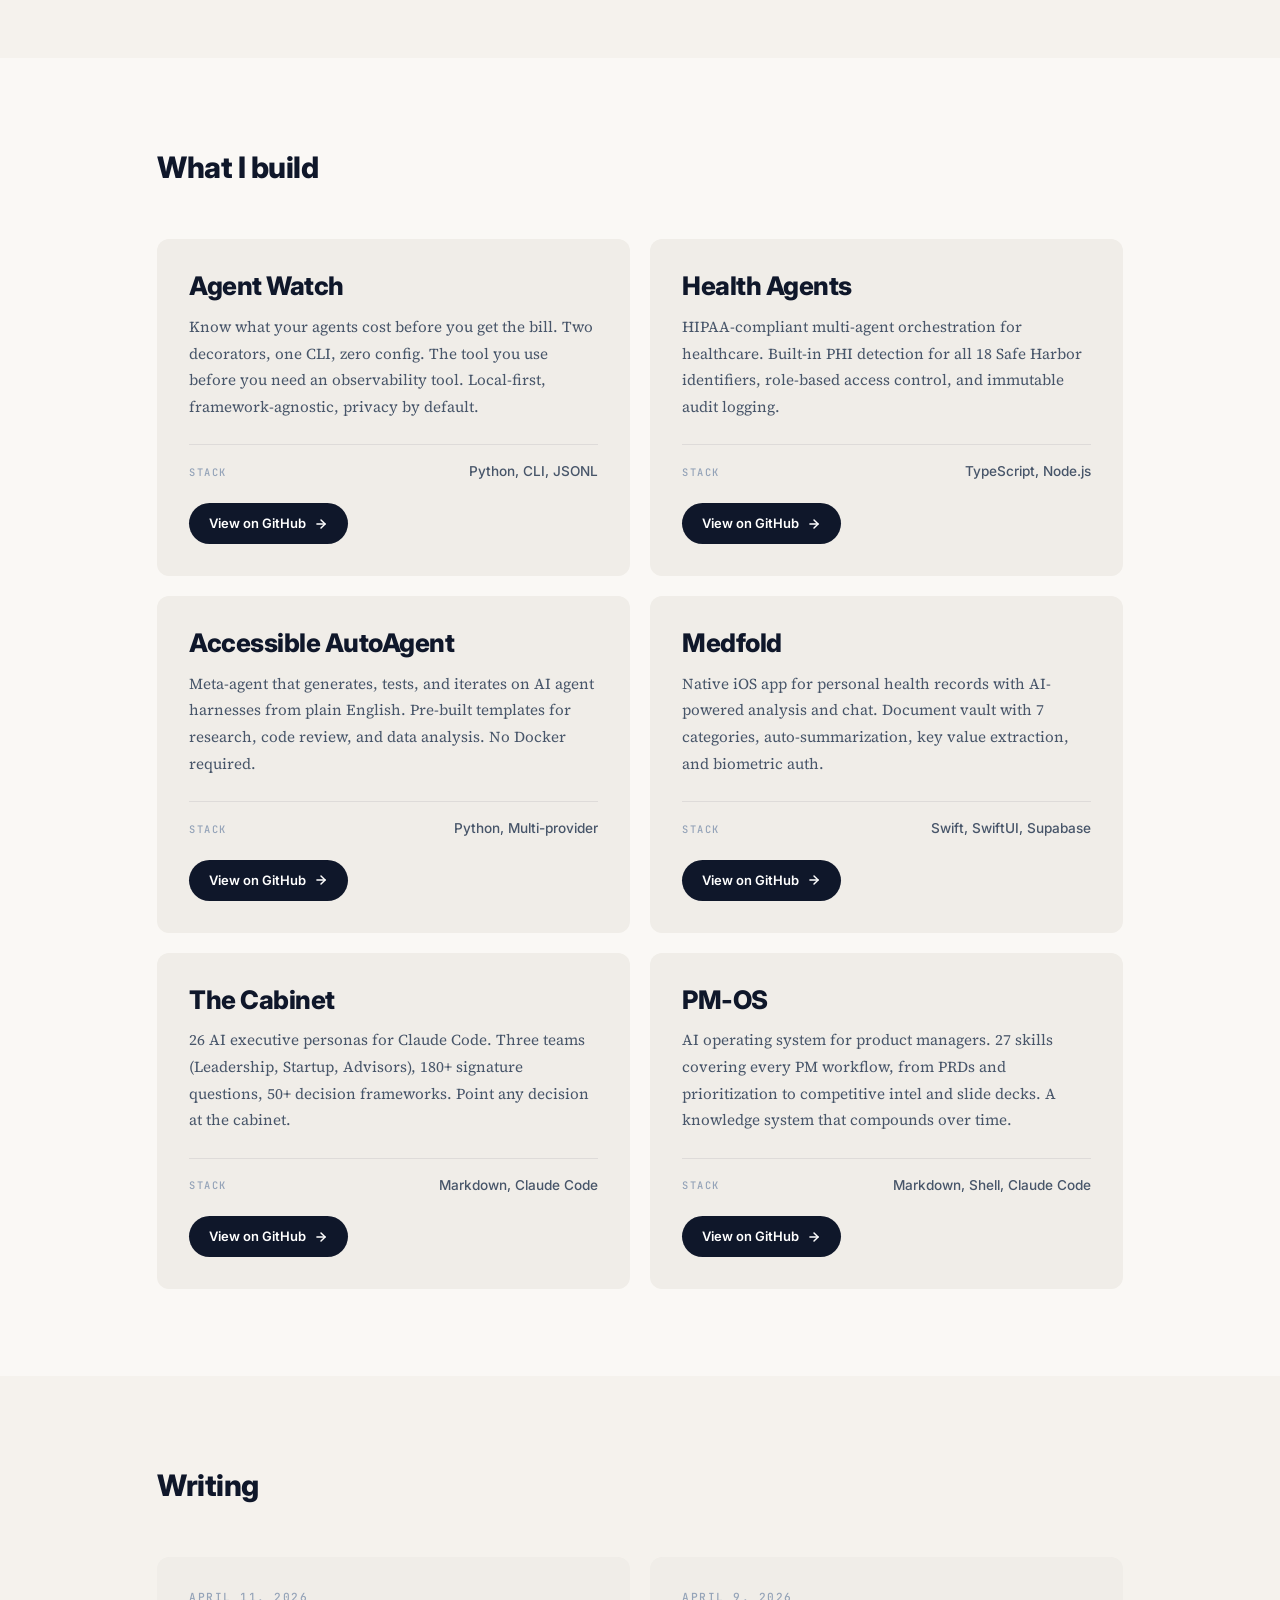
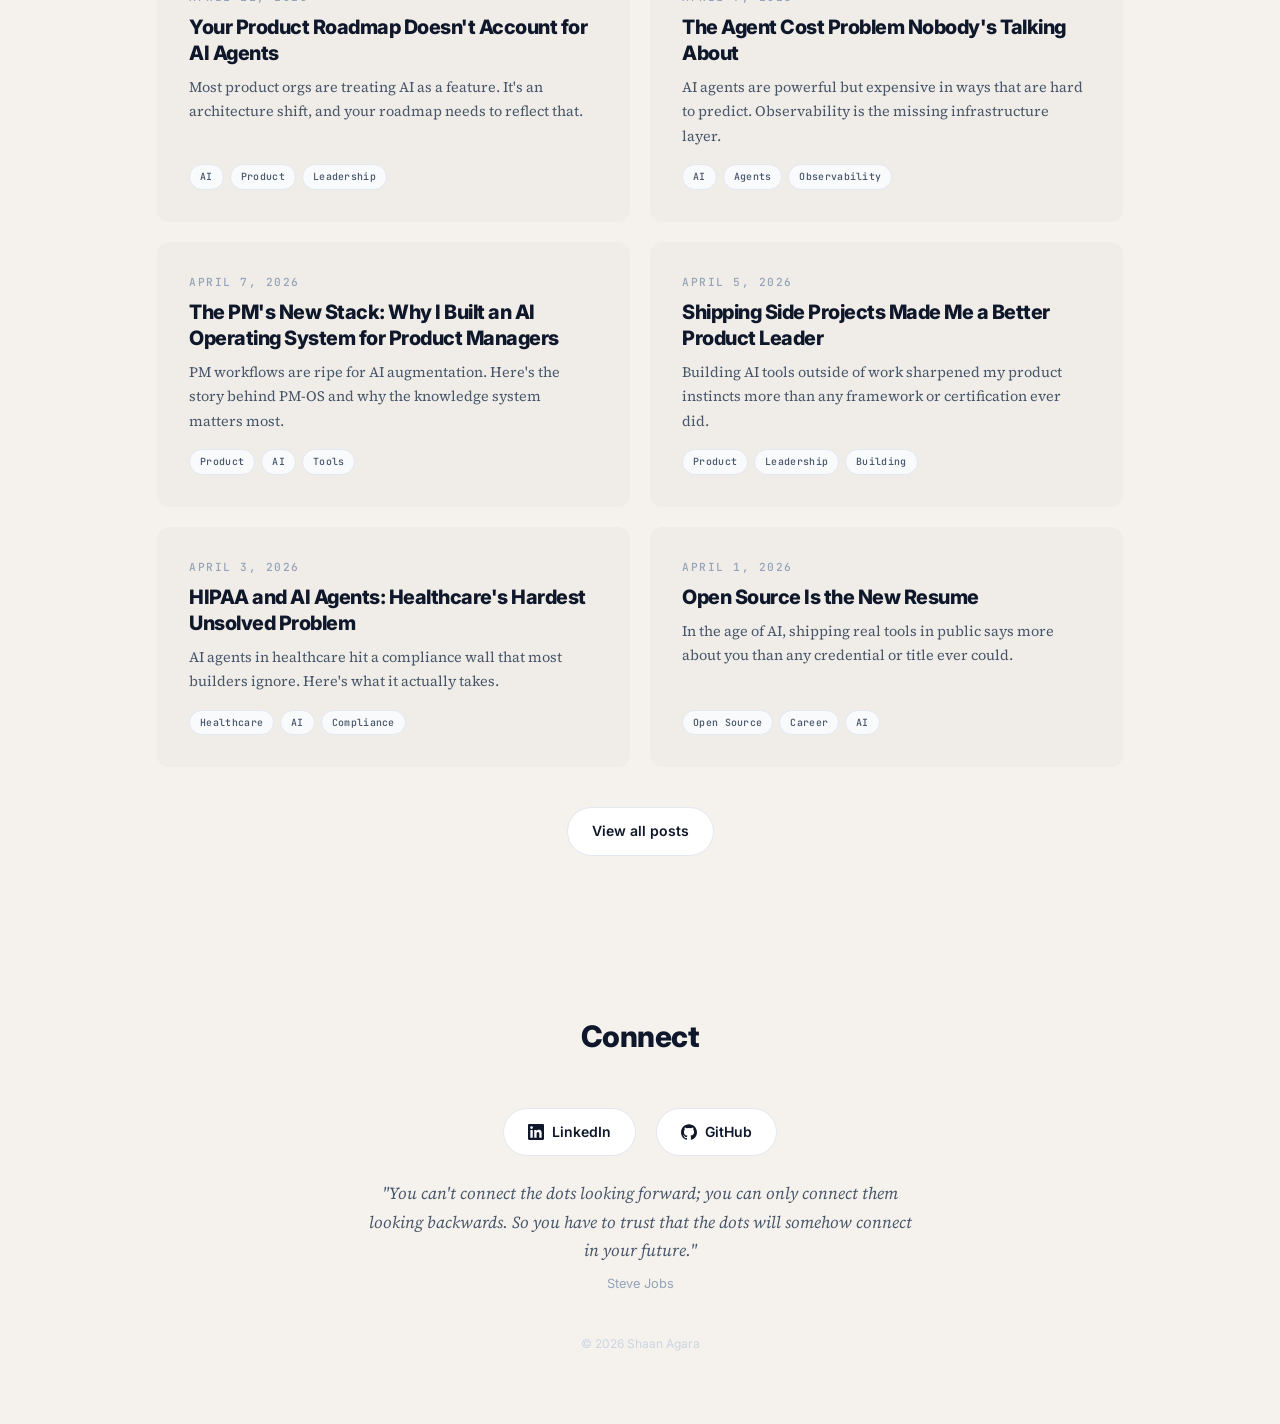
==== commit e4a41691: "feat: add nav bar and Writing section to homepage, link shared stylesheet Co-Authored-By: Claude Son" ====
--- a/index.html
+++ b/index.html
@@ -18,578 +18,17 @@
 <link rel="preconnect" href="https://fonts.gstatic.com" crossorigin>
 <link href="https://fonts.googleapis.com/css2?family=Inter:wght@400;500;600;700;800&family=JetBrains+Mono:wght@400;500&family=Source+Serif+4:ital,opsz,wght@0,8..60,400;0,8..60,500;0,8..60,600;1,8..60,400&display=swap" rel="stylesheet">
 <link rel="icon" type="image/svg+xml" href="data:image/svg+xml,%3Csvg xmlns='http://www.w3.org/2000/svg' viewBox='0 0 32 32'%3E%3Ctext x='4' y='26' font-size='28'%3E%E2%9A%A1%3C/text%3E%3C/svg%3E">
-<style>
-/* ===== RESET & BASE ===== */
-*, *::before, *::after { margin: 0; padding: 0; box-sizing: border-box; }
-html { scroll-behavior: smooth; }
-body {
-  background: #ffffff;
-  color: #0f172a;
-  font-family: 'Inter', system-ui, -apple-system, sans-serif;
-  font-size: 16px;
-  line-height: 1.6;
-  -webkit-font-smoothing: antialiased;
-  -moz-osx-font-smoothing: grayscale;
-}
-::selection {
-  background: rgba(79, 70, 229, 0.15);
-  color: #0f172a;
-}
-
-/* ===== LAYOUT ===== */
-.container {
-  max-width: 1100px;
-  margin: 0 auto;
-  padding: 0 clamp(1.5rem, 1rem + 4vw, 5rem);
-}
-
-/* ===== HERO ===== */
-.hero {
-  min-height: 100vh;
-  display: flex;
-  flex-direction: column;
-  align-items: center;
-  justify-content: center;
-  text-align: center;
-  padding: 80px 24px;
-  position: relative;
-  background: #faf8f5;
-}
-.hero-content {
-  position: relative;
-  z-index: 1;
-  max-width: 680px;
-}
-.headshot {
-  width: 160px;
-  height: 160px;
-  border-radius: 50%;
-  border: 1px solid rgba(15, 23, 42, 0.08);
-  object-fit: cover;
-  margin-bottom: 28px;
-  box-shadow: 0 2px 16px rgba(15, 23, 42, 0.06);
-}
-.hero h1 {
-  font-size: clamp(2.5rem, 2rem + 2vw, 4rem);
-  font-weight: 800;
-  letter-spacing: -2px;
-  line-height: 1.05;
-  margin-bottom: 16px;
-  color: #0f172a;
-}
-.hero .tagline {
-  font-family: 'Source Serif 4', Georgia, serif;
-  font-size: clamp(1.1rem, 1rem + 0.4vw, 1.35rem);
-  color: #475569;
-  margin-bottom: 32px;
-  line-height: 1.7;
-  max-width: 560px;
-  margin-left: auto;
-  margin-right: auto;
-}
-.pills {
-  display: flex;
-  gap: 10px;
-  justify-content: center;
-  flex-wrap: wrap;
-  margin-bottom: 36px;
-}
-.pill {
-  font-family: 'JetBrains Mono', monospace;
-  font-size: 0.7rem;
-  font-weight: 500;
-  color: #475569;
-  background: #f8fafc;
-  border: 1px solid #e2e8f0;
-  border-radius: 999px;
-  padding: 6px 14px;
-  letter-spacing: 0.3px;
-}
-.hero-links {
-  display: flex;
-  gap: 16px;
-  justify-content: center;
-}
-.hero-link {
-  display: inline-flex;
-  align-items: center;
-  gap: 8px;
-  padding: 12px 24px;
-  border-radius: 999px;
-  font-size: 14px;
-  font-weight: 600;
-  text-decoration: none;
-  color: #ffffff;
-  border: 1px solid #0f172a;
-  background: #0f172a;
-  transition: box-shadow 100ms ease-in-out, background 100ms ease-in-out, transform 100ms ease-in-out;
-}
-.hero-link:hover {
-  background: #1e293b;
-  box-shadow: 0 2px 8px rgba(15, 23, 42, 0.12);
-  transform: translateY(-1px);
-}
-.hero-link:active {
-  transform: translateY(0);
-  transition-duration: 50ms;
-}
-.hero-link.secondary {
-  color: #0f172a;
-  background: #ffffff;
-  border: 1px solid #e2e8f0;
-}
-.hero-link.secondary:hover {
-  background: #f8fafc;
-  border-color: #cbd5e1;
-  box-shadow: 0 2px 8px rgba(15, 23, 42, 0.06);
-}
-.hero-link svg {
-  width: 16px;
-  height: 16px;
-  fill: currentColor;
-}
-.scroll-hint {
-  position: absolute;
-  bottom: 40px;
-  left: 50%;
-  transform: translateX(-50%);
-  animation: scroll-fade 2s ease-in-out infinite;
-}
-.scroll-hint svg {
-  width: 20px;
-  height: 20px;
-  stroke: #94a3b8;
-  fill: none;
-  stroke-width: 2;
-  stroke-linecap: round;
-  stroke-linejoin: round;
-}
-@keyframes scroll-fade {
-  0%, 100% { opacity: 0.3; transform: translateX(-50%) translateY(0); }
-  50% { opacity: 0.6; transform: translateX(-50%) translateY(6px); }
-}
-
-/* ===== SECTIONS ===== */
-.section {
-  padding: clamp(4rem, 3rem + 3vw, 8rem) 0;
-}
-.bg-warm {
-  background: #faf8f5;
-}
-.bg-cream {
-  background: #f5f2ed;
-}
-.section-divider {
-  display: none;
-}
-.section-label {
-  font-family: 'Inter', system-ui, sans-serif;
-  font-size: clamp(1.5rem, 1.25rem + 0.75vw, 2rem);
-  font-weight: 800;
-  letter-spacing: -0.5px;
-  color: #0f172a;
-  margin-bottom: 48px;
-}
-
-/* ===== ABOUT ===== */
-.about-grid {
-  display: grid;
-  grid-template-columns: 1fr 1fr;
-  gap: 48px;
-  align-items: start;
-}
-.loop-container {
-  display: flex;
-  align-items: center;
-  justify-content: center;
-  order: 0;
-}
-.loop-svg {
-  width: 100%;
-  max-width: 480px;
-  height: auto;
-}
-.loop-node-bg {
-  fill: #0f172a;
-}
-.loop-label-text {
-  font-family: 'Inter', sans-serif;
-  font-size: 14px;
-  font-weight: 700;
-  fill: #ffffff;
-  text-anchor: middle;
-  dominant-baseline: central;
-  letter-spacing: 0.5px;
-}
-.loop-line {
-  stroke: #cbd5e1;
-  stroke-width: 1.5;
-  fill: none;
-}
-.loop-dot {
-  fill: #0f172a;
-  r: 3.5;
-}
-/* Traveling dot animations along triangle edges */
-@keyframes travel-build-ship {
-  0% { cx: 180; cy: 100; }
-  100% { cx: 295; cy: 245; }
-}
-@keyframes travel-ship-learn {
-  0% { cx: 275; cy: 260; }
-  100% { cx: 85; cy: 260; }
-}
-@keyframes travel-learn-build {
-  0% { cx: 65; cy: 245; }
-  100% { cx: 180; cy: 100; }
-}
-.dot-1 {
-  animation: travel-build-ship 1.5s ease-in-out 0s infinite;
-}
-.dot-2 {
-  animation: travel-ship-learn 1.5s ease-in-out 1.5s infinite;
-}
-.dot-3 {
-  animation: travel-learn-build 1.5s ease-in-out 3s infinite;
-}
-/* Node pulse: each node highlights when the dot arrives */
-@keyframes node-pulse {
-  0%, 28% { r: 40; fill: #0f172a; }
-  33%, 38% { r: 44; fill: #1e293b; }
-  43%, 100% { r: 40; fill: #0f172a; }
-}
-.pulse-build { animation: node-pulse 4.5s ease-in-out 0s infinite; }
-.pulse-ship { animation: node-pulse 4.5s ease-in-out 1.5s infinite; }
-.pulse-learn { animation: node-pulse 4.5s ease-in-out 3s infinite; }
-.about p {
-  font-family: 'Source Serif 4', Georgia, serif;
-  font-size: clamp(1.05rem, 1rem + 0.2vw, 1.175rem);
-  color: #475569;
-  line-height: 1.85;
-}
-.about p + p {
-  margin-top: 20px;
-}
-.about strong {
-  color: #0f172a;
-  font-weight: 600;
-}
-.about a {
-  color: #0f172a;
-  font-weight: 600;
-  text-decoration: underline;
-  text-underline-offset: 0.2em;
-  text-decoration-thickness: 0.06em;
-  transition: color 100ms ease-in-out;
-}
-.about a:hover {
-  color: #475569;
-}
-
-/* ===== PROJECTS ===== */
-.projects-grid {
-  display: grid;
-  grid-template-columns: repeat(auto-fit, minmax(320px, 1fr));
-  gap: 20px;
-}
-.project-card {
-  background: #f0ede8;
-  border: none;
-  border-radius: 12px;
-  padding: 32px;
-  transition: all 0.25s cubic-bezier(0.16, 1, 0.3, 1);
-  display: flex;
-  flex-direction: column;
-  position: relative;
-}
-.project-card:hover {
-  transform: translateY(-2px);
-  box-shadow: 0 8px 32px rgba(15, 23, 42, 0.08);
-}
-.project-name {
-  font-size: clamp(1.35rem, 1.2rem + 0.5vw, 1.6rem);
-  font-weight: 800;
-  color: #0f172a;
-  letter-spacing: -0.5px;
-  margin-bottom: 12px;
-  line-height: 1.2;
-}
-.project-desc {
-  font-family: 'Source Serif 4', Georgia, serif;
-  font-size: 0.95rem;
-  color: #475569;
-  line-height: 1.75;
-  margin-bottom: 24px;
-  flex: 1;
-}
-.project-meta {
-  border-top: 1px solid rgba(15, 23, 42, 0.08);
-  padding-top: 16px;
-  margin-bottom: 20px;
-  display: flex;
-  justify-content: space-between;
-  align-items: center;
-}
-.project-meta-label {
-  font-family: 'JetBrains Mono', monospace;
-  font-size: 0.65rem;
-  font-weight: 500;
-  text-transform: uppercase;
-  letter-spacing: 1.5px;
-  color: #94a3b8;
-}
-.project-meta-value {
-  font-size: 0.85rem;
-  color: #475569;
-  font-weight: 500;
-}
-.project-cta {
-  display: inline-flex;
-  align-items: center;
-  gap: 8px;
-  padding: 10px 20px;
-  border-radius: 999px;
-  font-size: 13px;
-  font-weight: 600;
-  text-decoration: none;
-  color: #ffffff;
-  background: #0f172a;
-  border: none;
-  transition: background 100ms ease-in-out, transform 100ms ease-in-out;
-  align-self: flex-start;
-}
-.project-cta:hover {
-  background: #1e293b;
-  transform: translateY(-1px);
-}
-.project-cta:active {
-  transform: translateY(0);
-  transition-duration: 50ms;
-}
-.project-cta svg {
-  width: 14px;
-  height: 14px;
-  stroke: currentColor;
-  fill: none;
-  stroke-width: 2.5;
-  stroke-linecap: round;
-  stroke-linejoin: round;
-}
-
-/* ===== TIMELINE ===== */
-.timeline {
-  position: relative;
-  padding-left: 32px;
-}
-.timeline::before {
-  content: '';
-  position: absolute;
-  left: 6px;
-  top: 8px;
-  bottom: 8px;
-  width: 1px;
-  background: #cbd5e1;
-}
-.timeline-item {
-  position: relative;
-  padding-bottom: 36px;
-}
-.timeline-item:last-child {
-  padding-bottom: 0;
-}
-.timeline-item::before {
-  content: '';
-  position: absolute;
-  left: -28px;
-  top: 8px;
-  width: 8px;
-  height: 8px;
-  border-radius: 50%;
-  background: #0f172a;
-}
-.timeline-year {
-  font-family: 'JetBrains Mono', monospace;
-  font-size: 0.7rem;
-  color: #94a3b8;
-  letter-spacing: 1px;
-  margin-bottom: 4px;
-}
-.timeline-role {
-  font-size: 1rem;
-  font-weight: 700;
-  color: #0f172a;
-  margin-bottom: 2px;
-}
-.timeline-company {
-  font-size: 0.9rem;
-  font-weight: 500;
-  color: #475569;
-  margin-bottom: 4px;
-}
-.timeline-detail {
-  font-family: 'Source Serif 4', Georgia, serif;
-  font-size: 0.85rem;
-  color: #94a3b8;
-  line-height: 1.6;
-}
-.education-row {
-  display: flex;
-  gap: 32px;
-  flex-wrap: wrap;
-  margin-top: 48px;
-  padding-top: 32px;
-  border-top: 1px solid #f1f5f9;
-}
-.edu-item {
-  display: flex;
-  flex-direction: column;
-}
-.edu-school {
-  font-size: 0.9rem;
-  font-weight: 600;
-  color: #0f172a;
-}
-.edu-degree {
-  font-size: 0.8rem;
-  color: #94a3b8;
-}
-
-/* ===== CREDENTIALS ===== */
-.credentials-grid {
-  display: grid;
-  grid-template-columns: repeat(auto-fit, minmax(260px, 1fr));
-  gap: 16px;
-}
-.credential {
-  background: #f0ede8;
-  border: none;
-  border-radius: 12px;
-  padding: 32px;
-}
-.credential-title {
-  font-size: clamp(1.15rem, 1rem + 0.3vw, 1.3rem);
-  font-weight: 800;
-  color: #0f172a;
-  letter-spacing: -0.3px;
-  margin-bottom: 12px;
-}
-.credential-title a {
-  color: inherit;
-  text-decoration: none;
-  transition: color 100ms ease-in-out;
-}
-.credential-title a:hover {
-  color: #475569;
-}
-.credential-desc {
-  font-family: 'Source Serif 4', Georgia, serif;
-  font-size: 0.9rem;
-  color: #475569;
-  line-height: 1.7;
-}
-
-/* ===== FOOTER ===== */
-.footer {
-  padding: clamp(3rem, 2rem + 3vw, 6rem) 0;
-  text-align: center;
-}
-.footer-links {
-  display: flex;
-  gap: 20px;
-  justify-content: center;
-  margin-bottom: 24px;
-}
-.footer-link {
-  display: inline-flex;
-  align-items: center;
-  gap: 8px;
-  padding: 12px 24px;
-  border-radius: 999px;
-  font-size: 14px;
-  font-weight: 600;
-  text-decoration: none;
-  color: #0f172a;
-  border: 1px solid #e2e8f0;
-  background: #ffffff;
-  transition: box-shadow 100ms ease-in-out, background 100ms ease-in-out, transform 100ms ease-in-out;
-}
-.footer-link:hover {
-  background: #f8fafc;
-  border-color: #cbd5e1;
-  box-shadow: 0 2px 8px rgba(15, 23, 42, 0.06);
-  transform: translateY(-1px);
-}
-.footer-link:active {
-  transform: translateY(0);
-  transition-duration: 50ms;
-}
-.footer-link svg {
-  width: 16px;
-  height: 16px;
-  fill: currentColor;
-}
-.footer-quote {
-  font-family: 'Source Serif 4', Georgia, serif;
-  font-size: 1.05rem;
-  font-style: italic;
-  color: #475569;
-  line-height: 1.7;
-  max-width: 560px;
-  margin: 0 auto 8px;
-}
-.footer-quote-attr {
-  font-size: 0.8rem;
-  color: #94a3b8;
-  margin-bottom: 40px;
-}
-.footer-copy {
-  font-size: 0.75rem;
-  color: #cbd5e1;
-}
-
-/* ===== ANIMATIONS ===== */
-.fade-in {
-  opacity: 0;
-  transform: translateY(16px);
-  transition: opacity 0.6s cubic-bezier(0.16, 1, 0.3, 1),
-              transform 0.6s cubic-bezier(0.16, 1, 0.3, 1);
-}
-.fade-in.visible {
-  opacity: 1;
-  transform: translateY(0);
-}
-
-/* ===== RESPONSIVE ===== */
-@media (max-width: 900px) {
-  .about-grid { grid-template-columns: 1fr; gap: 0; }
-  .projects-grid { grid-template-columns: 1fr; }
-  .credentials-grid { grid-template-columns: 1fr; }
-}
-
-@media (max-width: 640px) {
-  .hero { min-height: 90vh; padding: 60px 20px; }
-  .headshot { width: 120px; height: 120px; }
-  .hero h1 { letter-spacing: -1px; }
-  .pills { gap: 8px; }
-  .pill { font-size: 0.62rem; padding: 5px 10px; }
-  .hero-links { flex-direction: column; align-items: center; }
-  .section-label { font-size: 1.25rem; }
-  .project-name { font-size: 1.2rem; }
-  .timeline { padding-left: 28px; }
-  .footer-links { flex-direction: column; align-items: center; }
-}
-
-@media (prefers-reduced-motion: reduce) {
-  .scroll-hint { animation: none; opacity: 0.5; }
-  .fade-in { opacity: 1; transform: none; transition: none; }
-  .project-card { transition: none; }
-  .hero-link, .footer-link { transition: none; }
-  .dot-1, .dot-2, .dot-3 { animation: none; }
-  .pulse-build, .pulse-ship, .pulse-learn { animation: none; }
-}
-</style>
+<link rel="stylesheet" href="styles.css">
 </head>
 <body>
+
+<!-- NAV -->
+<nav class="site-nav bg-warm">
+  <a href="/" class="site-nav-brand">Shaan Agara</a>
+  <div class="site-nav-links">
+    <a href="/blog/" class="site-nav-link">Blog</a>
+  </div>
+</nav>
 
 <!-- HERO -->
 <section class="hero bg-warm">
@@ -721,6 +160,87 @@
   </div>
 </section>
 
+<hr class="section-divider">
+
+<!-- WRITING -->
+<section class="section bg-cream">
+  <div class="container">
+    <div class="section-label fade-in">Writing</div>
+    <div class="blog-grid">
+
+      <a href="blog/your-product-roadmap-ai-agents.html" class="blog-card fade-in">
+        <span class="blog-card-date">April 11, 2026</span>
+        <span class="blog-card-title">Your Product Roadmap Doesn't Account for AI Agents</span>
+        <span class="blog-card-excerpt">Most product orgs are treating AI as a feature. It's an architecture shift, and your roadmap needs to reflect that.</span>
+        <span class="blog-card-tags">
+          <span class="blog-card-tag">AI</span>
+          <span class="blog-card-tag">Product</span>
+          <span class="blog-card-tag">Leadership</span>
+        </span>
+      </a>
+
+      <a href="blog/agent-cost-problem.html" class="blog-card fade-in">
+        <span class="blog-card-date">April 9, 2026</span>
+        <span class="blog-card-title">The Agent Cost Problem Nobody's Talking About</span>
+        <span class="blog-card-excerpt">AI agents are powerful but expensive in ways that are hard to predict. Observability is the missing infrastructure layer.</span>
+        <span class="blog-card-tags">
+          <span class="blog-card-tag">AI</span>
+          <span class="blog-card-tag">Agents</span>
+          <span class="blog-card-tag">Observability</span>
+        </span>
+      </a>
+
+      <a href="blog/pm-new-stack-ai-os.html" class="blog-card fade-in">
+        <span class="blog-card-date">April 7, 2026</span>
+        <span class="blog-card-title">The PM's New Stack: Why I Built an AI Operating System for Product Managers</span>
+        <span class="blog-card-excerpt">PM workflows are ripe for AI augmentation. Here's the story behind PM-OS and why the knowledge system matters most.</span>
+        <span class="blog-card-tags">
+          <span class="blog-card-tag">Product</span>
+          <span class="blog-card-tag">AI</span>
+          <span class="blog-card-tag">Tools</span>
+        </span>
+      </a>
+
+      <a href="blog/shipping-side-projects.html" class="blog-card fade-in">
+        <span class="blog-card-date">April 5, 2026</span>
+        <span class="blog-card-title">Shipping Side Projects Made Me a Better Product Leader</span>
+        <span class="blog-card-excerpt">Building AI tools outside of work sharpened my product instincts more than any framework or certification ever did.</span>
+        <span class="blog-card-tags">
+          <span class="blog-card-tag">Product</span>
+          <span class="blog-card-tag">Leadership</span>
+          <span class="blog-card-tag">Building</span>
+        </span>
+      </a>
+
+      <a href="blog/hipaa-ai-agents.html" class="blog-card fade-in">
+        <span class="blog-card-date">April 3, 2026</span>
+        <span class="blog-card-title">HIPAA and AI Agents: Healthcare's Hardest Unsolved Problem</span>
+        <span class="blog-card-excerpt">AI agents in healthcare hit a compliance wall that most builders ignore. Here's what it actually takes.</span>
+        <span class="blog-card-tags">
+          <span class="blog-card-tag">Healthcare</span>
+          <span class="blog-card-tag">AI</span>
+          <span class="blog-card-tag">Compliance</span>
+        </span>
+      </a>
+
+      <a href="blog/open-source-new-resume.html" class="blog-card fade-in">
+        <span class="blog-card-date">April 1, 2026</span>
+        <span class="blog-card-title">Open Source Is the New Resume</span>
+        <span class="blog-card-excerpt">In the age of AI, shipping real tools in public says more about you than any credential or title ever could.</span>
+        <span class="blog-card-tags">
+          <span class="blog-card-tag">Open Source</span>
+          <span class="blog-card-tag">Career</span>
+          <span class="blog-card-tag">AI</span>
+        </span>
+      </a>
+
+    </div>
+    <div class="writing-cta fade-in">
+      <a href="blog/" class="hero-link secondary">View all posts</a>
+    </div>
+  </div>
+</section>
+
 <!-- FOOTER -->
 <footer class="footer bg-cream">
   <div class="container">
--- a/styles.css
+++ b/styles.css
@@ -0,0 +1,1009 @@
+/* ===== RESET & BASE ===== */
+*, *::before, *::after { margin: 0; padding: 0; box-sizing: border-box; }
+html { scroll-behavior: smooth; }
+body {
+  background: #ffffff;
+  color: #0f172a;
+  font-family: 'Inter', system-ui, -apple-system, sans-serif;
+  font-size: 16px;
+  line-height: 1.6;
+  -webkit-font-smoothing: antialiased;
+  -moz-osx-font-smoothing: grayscale;
+}
+::selection {
+  background: rgba(79, 70, 229, 0.15);
+  color: #0f172a;
+}
+
+/* ===== LAYOUT ===== */
+.container {
+  max-width: 1100px;
+  margin: 0 auto;
+  padding: 0 clamp(1.5rem, 1rem + 4vw, 5rem);
+}
+
+/* ===== HERO ===== */
+.hero {
+  min-height: 100vh;
+  display: flex;
+  flex-direction: column;
+  align-items: center;
+  justify-content: center;
+  text-align: center;
+  padding: 80px 24px;
+  position: relative;
+  background: #faf8f5;
+}
+.hero-content {
+  position: relative;
+  z-index: 1;
+  max-width: 680px;
+}
+.headshot {
+  width: 160px;
+  height: 160px;
+  border-radius: 50%;
+  border: 1px solid rgba(15, 23, 42, 0.08);
+  object-fit: cover;
+  margin-bottom: 28px;
+  box-shadow: 0 2px 16px rgba(15, 23, 42, 0.06);
+}
+.hero h1 {
+  font-size: clamp(2.5rem, 2rem + 2vw, 4rem);
+  font-weight: 800;
+  letter-spacing: -2px;
+  line-height: 1.05;
+  margin-bottom: 16px;
+  color: #0f172a;
+}
+.hero .tagline {
+  font-family: 'Source Serif 4', Georgia, serif;
+  font-size: clamp(1.1rem, 1rem + 0.4vw, 1.35rem);
+  color: #475569;
+  margin-bottom: 32px;
+  line-height: 1.7;
+  max-width: 560px;
+  margin-left: auto;
+  margin-right: auto;
+}
+.pills {
+  display: flex;
+  gap: 10px;
+  justify-content: center;
+  flex-wrap: wrap;
+  margin-bottom: 36px;
+}
+.pill {
+  font-family: 'JetBrains Mono', monospace;
+  font-size: 0.7rem;
+  font-weight: 500;
+  color: #475569;
+  background: #f8fafc;
+  border: 1px solid #e2e8f0;
+  border-radius: 999px;
+  padding: 6px 14px;
+  letter-spacing: 0.3px;
+}
+.hero-links {
+  display: flex;
+  gap: 16px;
+  justify-content: center;
+}
+.hero-link {
+  display: inline-flex;
+  align-items: center;
+  gap: 8px;
+  padding: 12px 24px;
+  border-radius: 999px;
+  font-size: 14px;
+  font-weight: 600;
+  text-decoration: none;
+  color: #ffffff;
+  border: 1px solid #0f172a;
+  background: #0f172a;
+  transition: box-shadow 100ms ease-in-out, background 100ms ease-in-out, transform 100ms ease-in-out;
+}
+.hero-link:hover {
+  background: #1e293b;
+  box-shadow: 0 2px 8px rgba(15, 23, 42, 0.12);
+  transform: translateY(-1px);
+}
+.hero-link:active {
+  transform: translateY(0);
+  transition-duration: 50ms;
+}
+.hero-link.secondary {
+  color: #0f172a;
+  background: #ffffff;
+  border: 1px solid #e2e8f0;
+}
+.hero-link.secondary:hover {
+  background: #f8fafc;
+  border-color: #cbd5e1;
+  box-shadow: 0 2px 8px rgba(15, 23, 42, 0.06);
+}
+.hero-link svg {
+  width: 16px;
+  height: 16px;
+  fill: currentColor;
+}
+.scroll-hint {
+  position: absolute;
+  bottom: 40px;
+  left: 50%;
+  transform: translateX(-50%);
+  animation: scroll-fade 2s ease-in-out infinite;
+}
+.scroll-hint svg {
+  width: 20px;
+  height: 20px;
+  stroke: #94a3b8;
+  fill: none;
+  stroke-width: 2;
+  stroke-linecap: round;
+  stroke-linejoin: round;
+}
+@keyframes scroll-fade {
+  0%, 100% { opacity: 0.3; transform: translateX(-50%) translateY(0); }
+  50% { opacity: 0.6; transform: translateX(-50%) translateY(6px); }
+}
+
+/* ===== SECTIONS ===== */
+.section {
+  padding: clamp(4rem, 3rem + 3vw, 8rem) 0;
+}
+.bg-warm {
+  background: #faf8f5;
+}
+.bg-cream {
+  background: #f5f2ed;
+}
+.section-divider {
+  display: none;
+}
+.section-label {
+  font-family: 'Inter', system-ui, sans-serif;
+  font-size: clamp(1.5rem, 1.25rem + 0.75vw, 2rem);
+  font-weight: 800;
+  letter-spacing: -0.5px;
+  color: #0f172a;
+  margin-bottom: 48px;
+}
+
+/* ===== ABOUT ===== */
+.about-grid {
+  display: grid;
+  grid-template-columns: 1fr 1fr;
+  gap: 48px;
+  align-items: start;
+}
+.loop-container {
+  display: flex;
+  align-items: center;
+  justify-content: center;
+  order: 0;
+}
+.loop-svg {
+  width: 100%;
+  max-width: 480px;
+  height: auto;
+}
+.loop-node-bg {
+  fill: #0f172a;
+}
+.loop-label-text {
+  font-family: 'Inter', sans-serif;
+  font-size: 14px;
+  font-weight: 700;
+  fill: #ffffff;
+  text-anchor: middle;
+  dominant-baseline: central;
+  letter-spacing: 0.5px;
+}
+.loop-line {
+  stroke: #cbd5e1;
+  stroke-width: 1.5;
+  fill: none;
+}
+.loop-dot {
+  fill: #0f172a;
+  r: 3.5;
+}
+/* Traveling dot animations along triangle edges */
+@keyframes travel-build-ship {
+  0% { cx: 180; cy: 100; }
+  100% { cx: 295; cy: 245; }
+}
+@keyframes travel-ship-learn {
+  0% { cx: 275; cy: 260; }
+  100% { cx: 85; cy: 260; }
+}
+@keyframes travel-learn-build {
+  0% { cx: 65; cy: 245; }
+  100% { cx: 180; cy: 100; }
+}
+.dot-1 {
+  animation: travel-build-ship 1.5s ease-in-out 0s infinite;
+}
+.dot-2 {
+  animation: travel-ship-learn 1.5s ease-in-out 1.5s infinite;
+}
+.dot-3 {
+  animation: travel-learn-build 1.5s ease-in-out 3s infinite;
+}
+/* Node pulse: each node highlights when the dot arrives */
+@keyframes node-pulse {
+  0%, 28% { r: 40; fill: #0f172a; }
+  33%, 38% { r: 44; fill: #1e293b; }
+  43%, 100% { r: 40; fill: #0f172a; }
+}
+.pulse-build { animation: node-pulse 4.5s ease-in-out 0s infinite; }
+.pulse-ship { animation: node-pulse 4.5s ease-in-out 1.5s infinite; }
+.pulse-learn { animation: node-pulse 4.5s ease-in-out 3s infinite; }
+.about p {
+  font-family: 'Source Serif 4', Georgia, serif;
+  font-size: clamp(1.05rem, 1rem + 0.2vw, 1.175rem);
+  color: #475569;
+  line-height: 1.85;
+}
+.about p + p {
+  margin-top: 20px;
+}
+.about strong {
+  color: #0f172a;
+  font-weight: 600;
+}
+.about a {
+  color: #0f172a;
+  font-weight: 600;
+  text-decoration: underline;
+  text-underline-offset: 0.2em;
+  text-decoration-thickness: 0.06em;
+  transition: color 100ms ease-in-out;
+}
+.about a:hover {
+  color: #475569;
+}
+
+/* ===== PROJECTS ===== */
+.projects-grid {
+  display: grid;
+  grid-template-columns: repeat(auto-fit, minmax(320px, 1fr));
+  gap: 20px;
+}
+.project-card {
+  background: #f0ede8;
+  border: none;
+  border-radius: 12px;
+  padding: 32px;
+  transition: all 0.25s cubic-bezier(0.16, 1, 0.3, 1);
+  display: flex;
+  flex-direction: column;
+  position: relative;
+}
+.project-card:hover {
+  transform: translateY(-2px);
+  box-shadow: 0 8px 32px rgba(15, 23, 42, 0.08);
+}
+.project-name {
+  font-size: clamp(1.35rem, 1.2rem + 0.5vw, 1.6rem);
+  font-weight: 800;
+  color: #0f172a;
+  letter-spacing: -0.5px;
+  margin-bottom: 12px;
+  line-height: 1.2;
+}
+.project-desc {
+  font-family: 'Source Serif 4', Georgia, serif;
+  font-size: 0.95rem;
+  color: #475569;
+  line-height: 1.75;
+  margin-bottom: 24px;
+  flex: 1;
+}
+.project-meta {
+  border-top: 1px solid rgba(15, 23, 42, 0.08);
+  padding-top: 16px;
+  margin-bottom: 20px;
+  display: flex;
+  justify-content: space-between;
+  align-items: center;
+}
+.project-meta-label {
+  font-family: 'JetBrains Mono', monospace;
+  font-size: 0.65rem;
+  font-weight: 500;
+  text-transform: uppercase;
+  letter-spacing: 1.5px;
+  color: #94a3b8;
+}
+.project-meta-value {
+  font-size: 0.85rem;
+  color: #475569;
+  font-weight: 500;
+}
+.project-cta {
+  display: inline-flex;
+  align-items: center;
+  gap: 8px;
+  padding: 10px 20px;
+  border-radius: 999px;
+  font-size: 13px;
+  font-weight: 600;
+  text-decoration: none;
+  color: #ffffff;
+  background: #0f172a;
+  border: none;
+  transition: background 100ms ease-in-out, transform 100ms ease-in-out;
+  align-self: flex-start;
+}
+.project-cta:hover {
+  background: #1e293b;
+  transform: translateY(-1px);
+}
+.project-cta:active {
+  transform: translateY(0);
+  transition-duration: 50ms;
+}
+.project-cta svg {
+  width: 14px;
+  height: 14px;
+  stroke: currentColor;
+  fill: none;
+  stroke-width: 2.5;
+  stroke-linecap: round;
+  stroke-linejoin: round;
+}
+
+/* ===== TIMELINE ===== */
+.timeline {
+  position: relative;
+  padding-left: 32px;
+}
+.timeline::before {
+  content: '';
+  position: absolute;
+  left: 6px;
+  top: 8px;
+  bottom: 8px;
+  width: 1px;
+  background: #cbd5e1;
+}
+.timeline-item {
+  position: relative;
+  padding-bottom: 36px;
+}
+.timeline-item:last-child {
+  padding-bottom: 0;
+}
+.timeline-item::before {
+  content: '';
+  position: absolute;
+  left: -28px;
+  top: 8px;
+  width: 8px;
+  height: 8px;
+  border-radius: 50%;
+  background: #0f172a;
+}
+.timeline-year {
+  font-family: 'JetBrains Mono', monospace;
+  font-size: 0.7rem;
+  color: #94a3b8;
+  letter-spacing: 1px;
+  margin-bottom: 4px;
+}
+.timeline-role {
+  font-size: 1rem;
+  font-weight: 700;
+  color: #0f172a;
+  margin-bottom: 2px;
+}
+.timeline-company {
+  font-size: 0.9rem;
+  font-weight: 500;
+  color: #475569;
+  margin-bottom: 4px;
+}
+.timeline-detail {
+  font-family: 'Source Serif 4', Georgia, serif;
+  font-size: 0.85rem;
+  color: #94a3b8;
+  line-height: 1.6;
+}
+.education-row {
+  display: flex;
+  gap: 32px;
+  flex-wrap: wrap;
+  margin-top: 48px;
+  padding-top: 32px;
+  border-top: 1px solid #f1f5f9;
+}
+.edu-item {
+  display: flex;
+  flex-direction: column;
+}
+.edu-school {
+  font-size: 0.9rem;
+  font-weight: 600;
+  color: #0f172a;
+}
+.edu-degree {
+  font-size: 0.8rem;
+  color: #94a3b8;
+}
+
+/* ===== CREDENTIALS ===== */
+.credentials-grid {
+  display: grid;
+  grid-template-columns: repeat(auto-fit, minmax(260px, 1fr));
+  gap: 16px;
+}
+.credential {
+  background: #f0ede8;
+  border: none;
+  border-radius: 12px;
+  padding: 32px;
+}
+.credential-title {
+  font-size: clamp(1.15rem, 1rem + 0.3vw, 1.3rem);
+  font-weight: 800;
+  color: #0f172a;
+  letter-spacing: -0.3px;
+  margin-bottom: 12px;
+}
+.credential-title a {
+  color: inherit;
+  text-decoration: none;
+  transition: color 100ms ease-in-out;
+}
+.credential-title a:hover {
+  color: #475569;
+}
+.credential-desc {
+  font-family: 'Source Serif 4', Georgia, serif;
+  font-size: 0.9rem;
+  color: #475569;
+  line-height: 1.7;
+}
+
+/* ===== FOOTER ===== */
+.footer {
+  padding: clamp(3rem, 2rem + 3vw, 6rem) 0;
+  text-align: center;
+}
+.footer-links {
+  display: flex;
+  gap: 20px;
+  justify-content: center;
+  margin-bottom: 24px;
+}
+.footer-link {
+  display: inline-flex;
+  align-items: center;
+  gap: 8px;
+  padding: 12px 24px;
+  border-radius: 999px;
+  font-size: 14px;
+  font-weight: 600;
+  text-decoration: none;
+  color: #0f172a;
+  border: 1px solid #e2e8f0;
+  background: #ffffff;
+  transition: box-shadow 100ms ease-in-out, background 100ms ease-in-out, transform 100ms ease-in-out;
+}
+.footer-link:hover {
+  background: #f8fafc;
+  border-color: #cbd5e1;
+  box-shadow: 0 2px 8px rgba(15, 23, 42, 0.06);
+  transform: translateY(-1px);
+}
+.footer-link:active {
+  transform: translateY(0);
+  transition-duration: 50ms;
+}
+.footer-link svg {
+  width: 16px;
+  height: 16px;
+  fill: currentColor;
+}
+.footer-quote {
+  font-family: 'Source Serif 4', Georgia, serif;
+  font-size: 1.05rem;
+  font-style: italic;
+  color: #475569;
+  line-height: 1.7;
+  max-width: 560px;
+  margin: 0 auto 8px;
+}
+.footer-quote-attr {
+  font-size: 0.8rem;
+  color: #94a3b8;
+  margin-bottom: 40px;
+}
+.footer-copy {
+  font-size: 0.75rem;
+  color: #cbd5e1;
+}
+
+/* ===== ANIMATIONS ===== */
+.fade-in {
+  opacity: 0;
+  transform: translateY(16px);
+  transition: opacity 0.6s cubic-bezier(0.16, 1, 0.3, 1),
+              transform 0.6s cubic-bezier(0.16, 1, 0.3, 1);
+}
+.fade-in.visible {
+  opacity: 1;
+  transform: translateY(0);
+}
+
+/* ===== RESPONSIVE ===== */
+@media (max-width: 900px) {
+  .about-grid { grid-template-columns: 1fr; gap: 0; }
+  .projects-grid { grid-template-columns: 1fr; }
+  .credentials-grid { grid-template-columns: 1fr; }
+}
+
+@media (max-width: 640px) {
+  .hero { min-height: 90vh; padding: 60px 20px; }
+  .headshot { width: 120px; height: 120px; }
+  .hero h1 { letter-spacing: -1px; }
+  .pills { gap: 8px; }
+  .pill { font-size: 0.62rem; padding: 5px 10px; }
+  .hero-links { flex-direction: column; align-items: center; }
+  .section-label { font-size: 1.25rem; }
+  .project-name { font-size: 1.2rem; }
+  .timeline { padding-left: 28px; }
+  .footer-links { flex-direction: column; align-items: center; }
+}
+
+@media (prefers-reduced-motion: reduce) {
+  .scroll-hint { animation: none; opacity: 0.5; }
+  .fade-in { opacity: 1; transform: none; transition: none; }
+  .project-card { transition: none; }
+  .hero-link, .footer-link { transition: none; }
+  .dot-1, .dot-2, .dot-3 { animation: none; }
+  .pulse-build, .pulse-ship, .pulse-learn { animation: none; }
+}
+
+/* ===== NAV ===== */
+.site-nav {
+  display: flex;
+  justify-content: space-between;
+  align-items: center;
+  padding: 16px clamp(1.5rem, 1rem + 4vw, 5rem);
+  max-width: 1100px;
+  margin: 0 auto;
+}
+.site-nav a {
+  text-decoration: none;
+  color: #0f172a;
+  transition: color 100ms ease-in-out;
+}
+.site-nav-brand {
+  font-weight: 700;
+  font-size: 1rem;
+}
+.site-nav-links {
+  display: flex;
+  gap: 24px;
+}
+.site-nav-link {
+  font-weight: 500;
+  font-size: 0.9rem;
+  color: #475569;
+}
+.site-nav-link:hover {
+  color: #0f172a;
+}
+
+/* ===== BLOG CARDS ===== */
+.blog-grid {
+  display: grid;
+  grid-template-columns: repeat(auto-fit, minmax(320px, 1fr));
+  gap: 20px;
+}
+.blog-card {
+  background: #f0ede8;
+  border-radius: 12px;
+  padding: 32px;
+  text-decoration: none;
+  color: inherit;
+  display: flex;
+  flex-direction: column;
+  transition: all 0.25s cubic-bezier(0.16, 1, 0.3, 1);
+}
+.blog-card:hover {
+  transform: translateY(-2px);
+  box-shadow: 0 8px 32px rgba(15, 23, 42, 0.08);
+}
+.blog-card-date {
+  font-family: 'JetBrains Mono', monospace;
+  font-size: 0.7rem;
+  font-weight: 500;
+  text-transform: uppercase;
+  letter-spacing: 1.5px;
+  color: #94a3b8;
+  margin-bottom: 8px;
+}
+.blog-card-title {
+  font-size: clamp(1.15rem, 1rem + 0.3vw, 1.35rem);
+  font-weight: 800;
+  color: #0f172a;
+  letter-spacing: -0.5px;
+  line-height: 1.3;
+  margin-bottom: 8px;
+}
+.blog-card-excerpt {
+  font-family: 'Source Serif 4', Georgia, serif;
+  font-size: 0.9rem;
+  color: #475569;
+  line-height: 1.7;
+  margin-bottom: 16px;
+  flex: 1;
+}
+.blog-card-tags {
+  display: flex;
+  gap: 6px;
+  flex-wrap: wrap;
+}
+.blog-card-tag {
+  font-family: 'JetBrains Mono', monospace;
+  font-size: 0.62rem;
+  font-weight: 500;
+  color: #475569;
+  background: #f8fafc;
+  border: 1px solid #e2e8f0;
+  border-radius: 999px;
+  padding: 4px 10px;
+  letter-spacing: 0.3px;
+}
+.writing-cta {
+  text-align: center;
+  margin-top: 40px;
+}
+
+/* ===== BLOG ARTICLE ===== */
+.article-header {
+  max-width: 680px;
+  margin: 0 auto;
+  padding: clamp(3rem, 2rem + 3vw, 5rem) clamp(1.5rem, 1rem + 4vw, 5rem) 0;
+}
+.article-meta {
+  font-family: 'JetBrains Mono', monospace;
+  font-size: 0.75rem;
+  font-weight: 500;
+  text-transform: uppercase;
+  letter-spacing: 1px;
+  color: #94a3b8;
+  margin-bottom: 16px;
+}
+.article-title {
+  font-size: clamp(1.8rem, 1.5rem + 1vw, 2.5rem);
+  font-weight: 800;
+  letter-spacing: -1px;
+  line-height: 1.15;
+  color: #0f172a;
+  margin-bottom: 16px;
+}
+.article-subtitle {
+  font-family: 'Source Serif 4', Georgia, serif;
+  font-size: clamp(1.05rem, 1rem + 0.2vw, 1.2rem);
+  font-style: italic;
+  color: #475569;
+  line-height: 1.7;
+  margin-bottom: 16px;
+}
+.article-tags {
+  display: flex;
+  gap: 8px;
+  flex-wrap: wrap;
+  margin-bottom: 32px;
+}
+.article-divider {
+  max-width: 680px;
+  margin: 0 auto;
+  border: none;
+  border-top: 1px solid #e2e8f0;
+}
+.article-body {
+  max-width: 680px;
+  margin: 0 auto;
+  padding: 40px clamp(1.5rem, 1rem + 4vw, 5rem) clamp(3rem, 2rem + 3vw, 5rem);
+}
+.article-body p {
+  font-family: 'Source Serif 4', Georgia, serif;
+  font-size: clamp(1.05rem, 1rem + 0.15vw, 1.125rem);
+  color: #475569;
+  line-height: 1.85;
+  margin-bottom: 24px;
+}
+.article-body h2 {
+  font-family: 'Inter', system-ui, sans-serif;
+  font-size: clamp(1.3rem, 1.1rem + 0.5vw, 1.6rem);
+  font-weight: 700;
+  color: #0f172a;
+  letter-spacing: -0.3px;
+  margin-top: 48px;
+  margin-bottom: 20px;
+}
+.article-body h3 {
+  font-family: 'Inter', system-ui, sans-serif;
+  font-size: clamp(1.1rem, 1rem + 0.3vw, 1.25rem);
+  font-weight: 600;
+  color: #0f172a;
+  margin-top: 36px;
+  margin-bottom: 16px;
+}
+.article-body strong {
+  color: #0f172a;
+  font-weight: 600;
+}
+.article-body a {
+  color: #0f172a;
+  font-weight: 600;
+  text-decoration: underline;
+  text-underline-offset: 0.2em;
+  text-decoration-thickness: 0.06em;
+  transition: color 100ms ease-in-out;
+}
+.article-body a:hover {
+  color: #475569;
+}
+.article-body ul, .article-body ol {
+  font-family: 'Source Serif 4', Georgia, serif;
+  font-size: clamp(1.05rem, 1rem + 0.15vw, 1.125rem);
+  color: #475569;
+  line-height: 1.85;
+  margin-bottom: 24px;
+  padding-left: 24px;
+}
+.article-body li {
+  margin-bottom: 8px;
+}
+
+/* Blog visual components */
+.visual-comparison {
+  display: grid;
+  grid-template-columns: 1fr 1fr;
+  gap: 16px;
+  margin: 32px 0;
+}
+.visual-comparison-card {
+  background: #f0ede8;
+  border-radius: 12px;
+  padding: 24px;
+}
+.visual-comparison-label {
+  font-family: 'JetBrains Mono', monospace;
+  font-size: 0.65rem;
+  font-weight: 500;
+  text-transform: uppercase;
+  letter-spacing: 1.5px;
+  color: #94a3b8;
+  margin-bottom: 12px;
+}
+.visual-comparison-title {
+  font-family: 'Inter', system-ui, sans-serif;
+  font-size: 1rem;
+  font-weight: 700;
+  color: #0f172a;
+  margin-bottom: 8px;
+}
+.visual-comparison-text {
+  font-family: 'Source Serif 4', Georgia, serif;
+  font-size: 0.9rem;
+  color: #475569;
+  line-height: 1.7;
+}
+.visual-flow {
+  display: flex;
+  align-items: center;
+  gap: 12px;
+  margin: 32px 0;
+  flex-wrap: wrap;
+  justify-content: center;
+}
+.visual-flow-step {
+  background: #f0ede8;
+  border-radius: 8px;
+  padding: 12px 20px;
+  font-family: 'Inter', system-ui, sans-serif;
+  font-size: 0.85rem;
+  font-weight: 600;
+  color: #0f172a;
+  text-align: center;
+}
+.visual-flow-step.active {
+  background: #0f172a;
+  color: #ffffff;
+}
+.visual-flow-arrow {
+  font-size: 1.2rem;
+  color: #94a3b8;
+}
+.visual-callout {
+  border-left: 4px solid #0f172a;
+  background: #faf8f5;
+  padding: 20px 24px;
+  margin: 32px 0;
+  border-radius: 0 8px 8px 0;
+}
+.visual-callout p {
+  font-family: 'Source Serif 4', Georgia, serif;
+  font-size: 1rem;
+  color: #0f172a;
+  line-height: 1.7;
+  margin-bottom: 0;
+  font-weight: 500;
+}
+.visual-metric {
+  display: flex;
+  gap: 32px;
+  margin: 32px 0;
+  flex-wrap: wrap;
+}
+.visual-metric-item {
+  text-align: center;
+  flex: 1;
+  min-width: 120px;
+}
+.visual-metric-number {
+  font-family: 'Inter', system-ui, sans-serif;
+  font-size: 2.5rem;
+  font-weight: 800;
+  color: #0f172a;
+  letter-spacing: -1px;
+  line-height: 1.1;
+}
+.visual-metric-label {
+  font-family: 'Source Serif 4', Georgia, serif;
+  font-size: 0.85rem;
+  color: #94a3b8;
+  margin-top: 4px;
+}
+.visual-code {
+  background: #f0ede8;
+  border-radius: 12px;
+  padding: 24px;
+  margin: 32px 0;
+  overflow-x: auto;
+}
+.visual-code-label {
+  font-family: 'JetBrains Mono', monospace;
+  font-size: 0.65rem;
+  font-weight: 500;
+  text-transform: uppercase;
+  letter-spacing: 1.5px;
+  color: #94a3b8;
+  margin-bottom: 12px;
+}
+.visual-code pre {
+  font-family: 'JetBrains Mono', monospace;
+  font-size: 0.85rem;
+  line-height: 1.6;
+  color: #0f172a;
+  margin: 0;
+  white-space: pre;
+}
+.visual-grid {
+  display: grid;
+  grid-template-columns: repeat(auto-fit, minmax(140px, 1fr));
+  gap: 8px;
+  margin: 32px 0;
+}
+.visual-grid-item {
+  background: #f0ede8;
+  border-radius: 8px;
+  padding: 12px 16px;
+  font-family: 'Inter', system-ui, sans-serif;
+  font-size: 0.8rem;
+  font-weight: 500;
+  color: #0f172a;
+  text-align: center;
+}
+.visual-framework {
+  counter-reset: framework;
+  margin: 32px 0;
+  list-style: none;
+  padding: 0;
+}
+.visual-framework li {
+  counter-increment: framework;
+  display: flex;
+  gap: 16px;
+  align-items: flex-start;
+  padding: 16px 0;
+  border-bottom: 1px solid #e2e8f0;
+}
+.visual-framework li:last-child {
+  border-bottom: none;
+}
+.visual-framework li::before {
+  content: counter(framework);
+  font-family: 'Inter', system-ui, sans-serif;
+  font-size: 1.2rem;
+  font-weight: 800;
+  color: #0f172a;
+  min-width: 32px;
+}
+
+/* Article footer */
+.article-footer {
+  max-width: 680px;
+  margin: 0 auto;
+  padding: 0 clamp(1.5rem, 1rem + 4vw, 5rem) clamp(3rem, 2rem + 3vw, 5rem);
+}
+.article-author {
+  border-top: 1px solid #e2e8f0;
+  padding-top: 32px;
+  margin-bottom: 32px;
+}
+.article-author-name {
+  font-family: 'Inter', system-ui, sans-serif;
+  font-size: 0.9rem;
+  font-weight: 700;
+  color: #0f172a;
+  margin-bottom: 4px;
+}
+.article-author-bio {
+  font-family: 'Source Serif 4', Georgia, serif;
+  font-size: 0.85rem;
+  color: #94a3b8;
+  line-height: 1.6;
+}
+.article-nav {
+  display: flex;
+  justify-content: space-between;
+  align-items: center;
+  padding-top: 24px;
+  border-top: 1px solid #e2e8f0;
+}
+.article-nav a {
+  font-size: 0.85rem;
+  font-weight: 600;
+  color: #0f172a;
+  text-decoration: none;
+  transition: color 100ms ease-in-out;
+}
+.article-nav a:hover {
+  color: #475569;
+}
+.article-back {
+  text-align: center;
+  margin-bottom: 24px;
+}
+.article-back a {
+  font-size: 0.85rem;
+  font-weight: 600;
+  color: #475569;
+  text-decoration: none;
+  transition: color 100ms ease-in-out;
+}
+.article-back a:hover {
+  color: #0f172a;
+}
+
+/* Blog listing header */
+.blog-header {
+  padding: clamp(4rem, 3rem + 3vw, 6rem) 0 clamp(2rem, 1.5rem + 1.5vw, 3rem);
+}
+.blog-header-subtitle {
+  font-family: 'Source Serif 4', Georgia, serif;
+  font-size: clamp(1.05rem, 1rem + 0.2vw, 1.175rem);
+  color: #475569;
+  line-height: 1.7;
+}
+
+@media (max-width: 900px) {
+  .blog-grid { grid-template-columns: 1fr; }
+  .visual-comparison { grid-template-columns: 1fr; }
+}
+
+@media (max-width: 640px) {
+  .article-title { letter-spacing: -0.5px; }
+  .visual-metric { gap: 16px; }
+  .visual-flow { flex-direction: column; }
+  .visual-flow-arrow { transform: rotate(90deg); }
+}
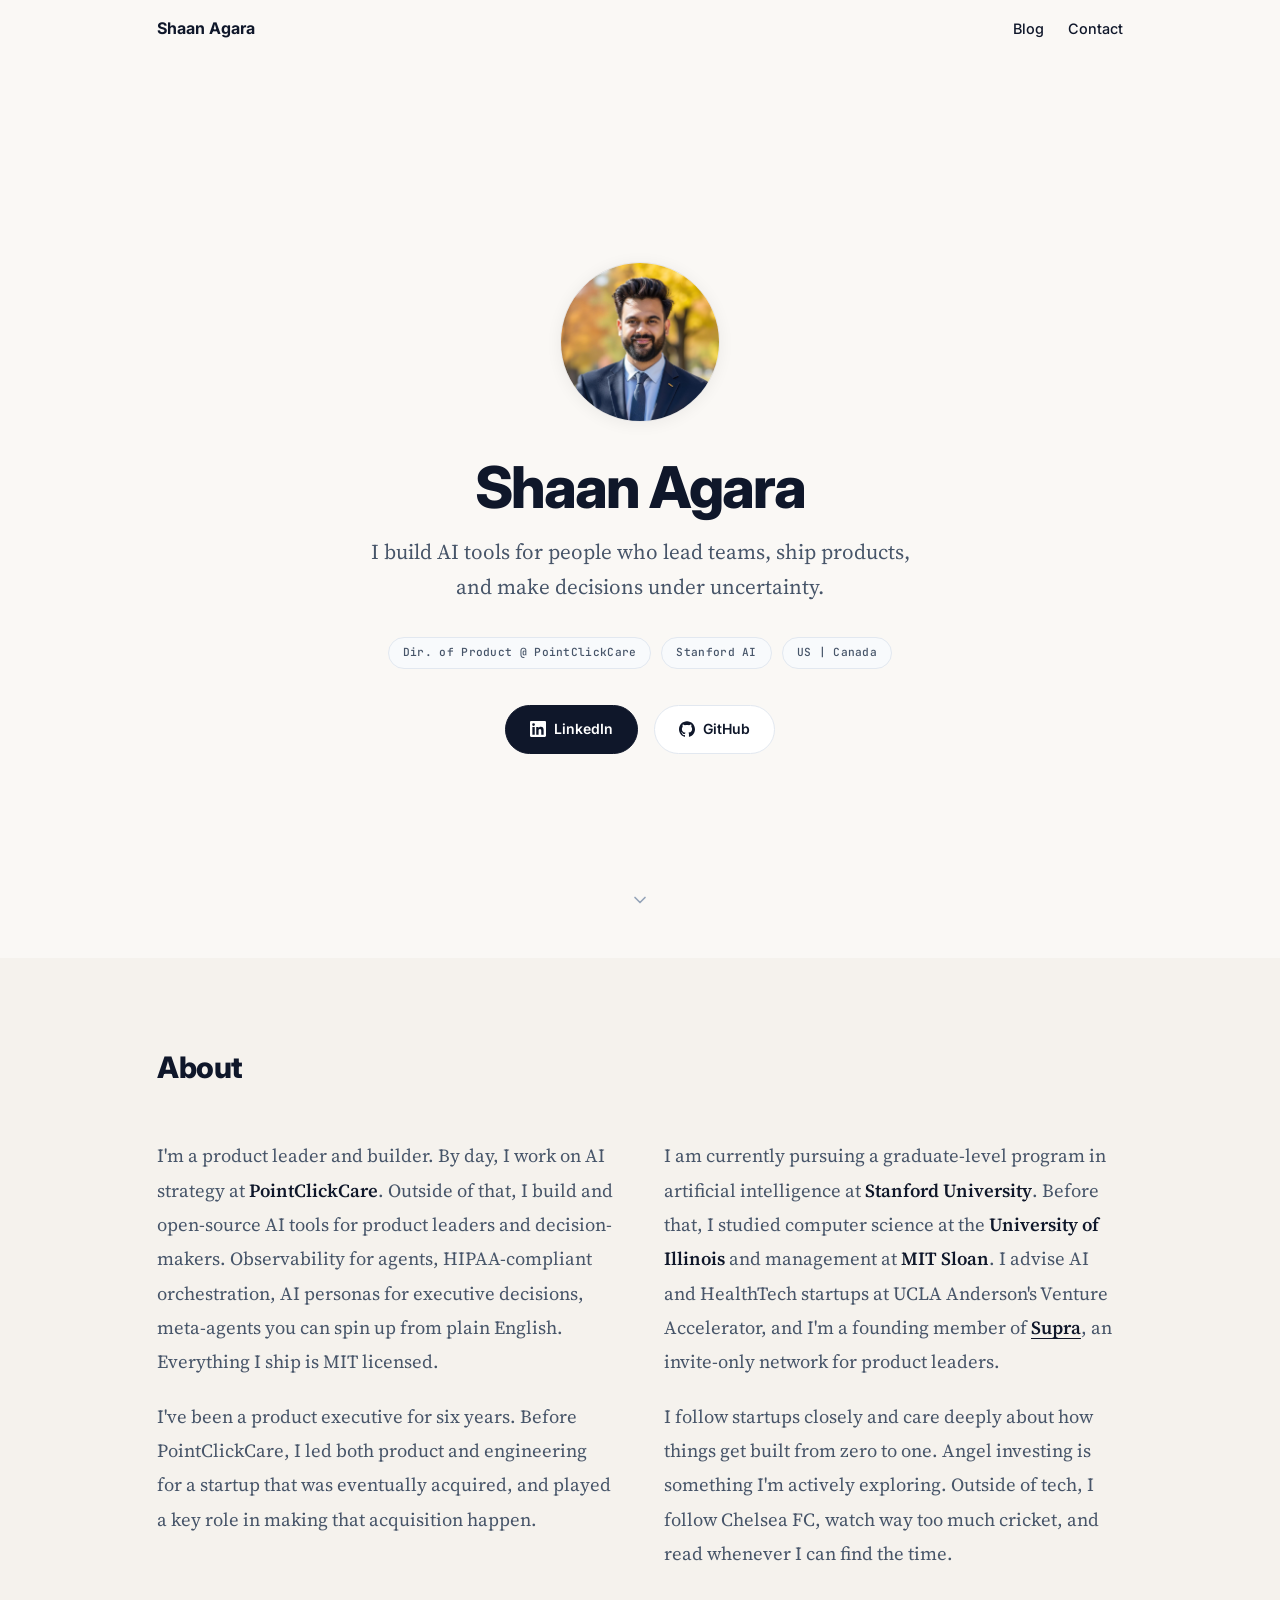
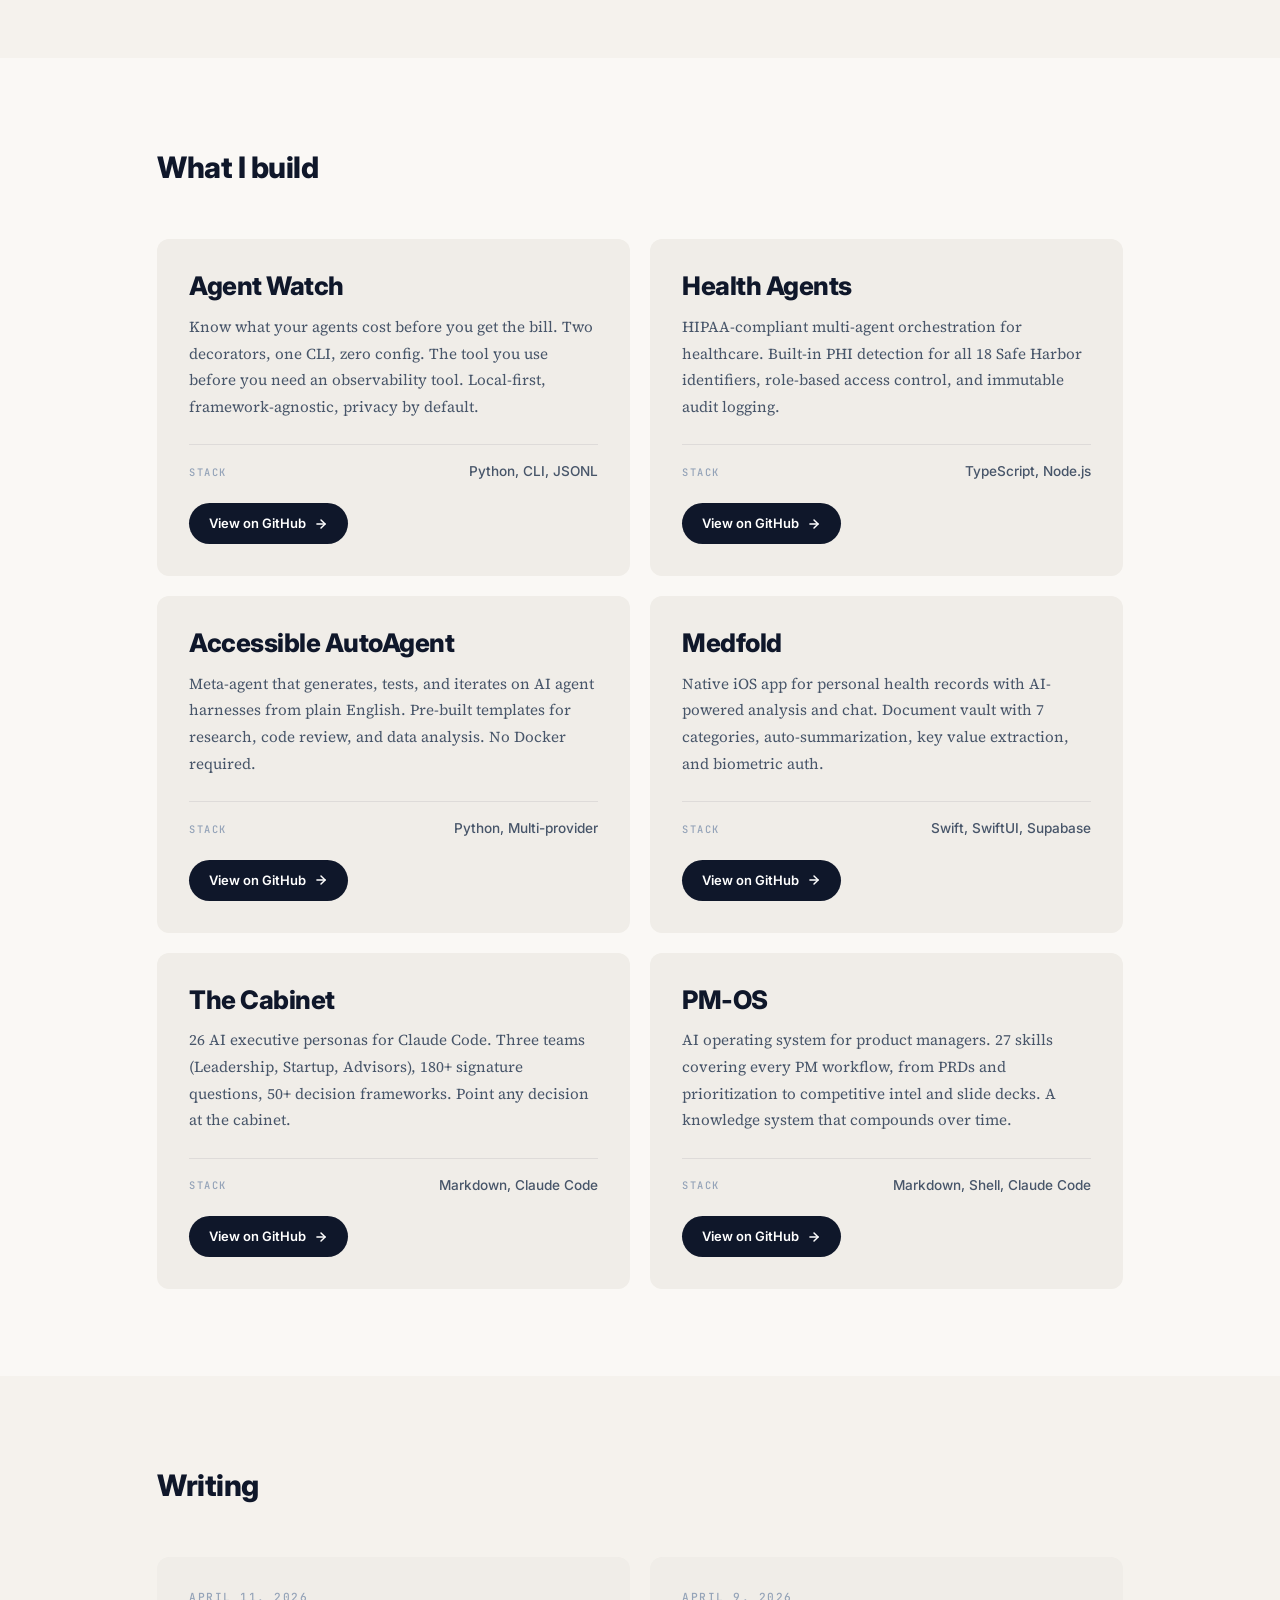
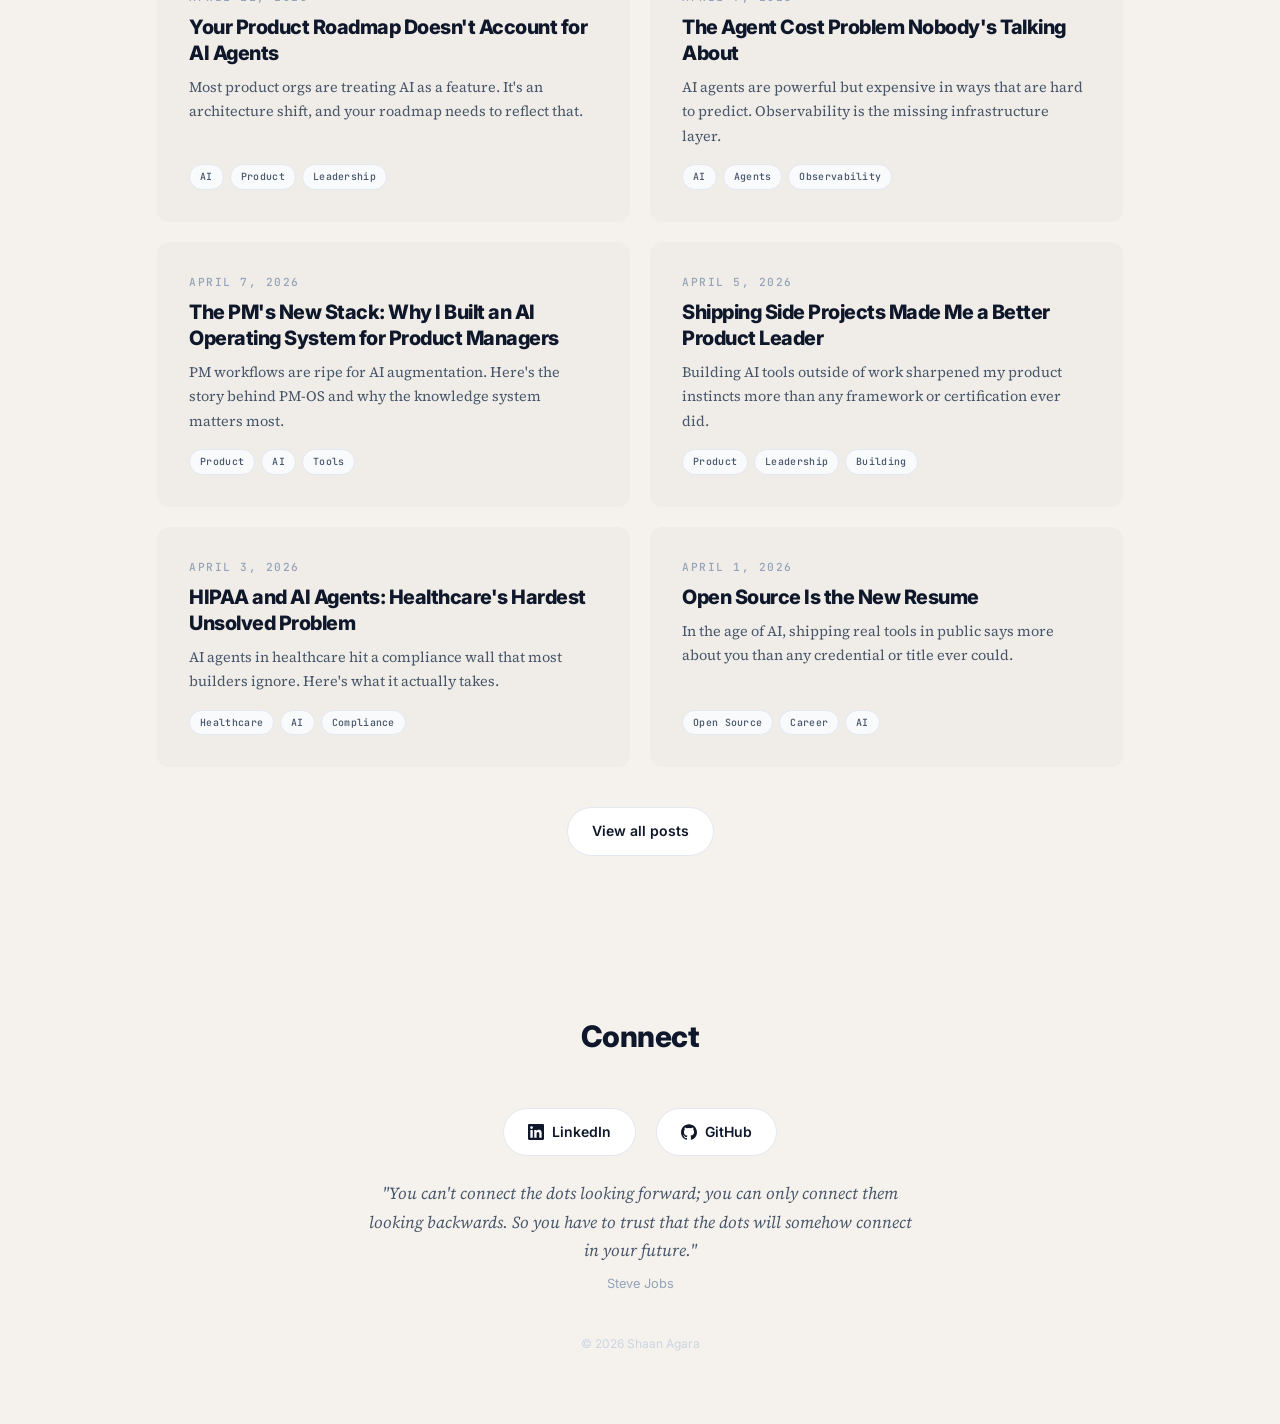
==== commit 59aea815: "feat: add contact page with Web3Forms + hCaptcha, add Contact nav link to all pages Co-Authored-By: " ====
--- a/index.html
+++ b/index.html
@@ -14,6 +14,7 @@
 <meta name="twitter:title" content="Shaan Agara">
 <meta name="twitter:description" content="I build AI tools for people who lead teams, ship products, and make decisions under uncertainty.">
 <meta name="twitter:image" content="https://shaanagara.com/og-image.png">
+<link rel="canonical" href="https://shaanagara.com/">
 <link rel="preconnect" href="https://fonts.googleapis.com">
 <link rel="preconnect" href="https://fonts.gstatic.com" crossorigin>
 <link href="https://fonts.googleapis.com/css2?family=Inter:wght@400;500;600;700;800&family=JetBrains+Mono:wght@400;500&family=Source+Serif+4:ital,opsz,wght@0,8..60,400;0,8..60,500;0,8..60,600;1,8..60,400&display=swap" rel="stylesheet">
@@ -27,6 +28,7 @@
   <a href="/" class="site-nav-brand">Shaan Agara</a>
   <div class="site-nav-links">
     <a href="/blog/" class="site-nav-link">Blog</a>
+    <a href="/contact.html" class="site-nav-link">Contact</a>
   </div>
 </nav>
 
--- a/styles.css
+++ b/styles.css
@@ -572,9 +572,7 @@
   display: flex;
   justify-content: space-between;
   align-items: center;
-  padding: 16px clamp(1.5rem, 1rem + 4vw, 5rem);
-  max-width: 1100px;
-  margin: 0 auto;
+  padding: 16px calc((100% - 1100px) / 2 + clamp(1.5rem, 1rem + 4vw, 5rem));
 }
 .site-nav a {
   text-decoration: none;
@@ -996,6 +994,117 @@
   line-height: 1.7;
 }
 
+/* ===== CONTACT FORM ===== */
+.contact-header {
+  padding: clamp(4rem, 3rem + 3vw, 6rem) 0 clamp(2rem, 1.5rem + 1.5vw, 3rem);
+}
+.contact-form-wrapper {
+  max-width: 560px;
+  margin: 0 auto;
+}
+.contact-form {
+  display: flex;
+  flex-direction: column;
+  gap: 24px;
+}
+.form-group {
+  display: flex;
+  flex-direction: column;
+  gap: 8px;
+}
+.form-label {
+  font-family: 'Inter', system-ui, sans-serif;
+  font-size: 0.85rem;
+  font-weight: 600;
+  color: #0f172a;
+}
+.form-input {
+  font-family: 'Source Serif 4', Georgia, serif;
+  font-size: 1rem;
+  color: #0f172a;
+  background: #ffffff;
+  border: 1px solid #e2e8f0;
+  border-radius: 8px;
+  padding: 12px 16px;
+  transition: border-color 150ms ease-in-out, box-shadow 150ms ease-in-out;
+  outline: none;
+}
+.form-input:focus {
+  border-color: #0f172a;
+  box-shadow: 0 0 0 3px rgba(15, 23, 42, 0.06);
+}
+.form-input::placeholder {
+  color: #94a3b8;
+}
+.form-textarea {
+  resize: vertical;
+  min-height: 140px;
+}
+.form-submit {
+  display: inline-flex;
+  align-items: center;
+  justify-content: center;
+  gap: 8px;
+  padding: 14px 28px;
+  border-radius: 999px;
+  font-family: 'Inter', system-ui, sans-serif;
+  font-size: 14px;
+  font-weight: 600;
+  text-decoration: none;
+  color: #ffffff;
+  background: #0f172a;
+  border: 1px solid #0f172a;
+  cursor: pointer;
+  transition: background 100ms ease-in-out, transform 100ms ease-in-out, box-shadow 100ms ease-in-out;
+  align-self: flex-start;
+}
+.form-submit:hover {
+  background: #1e293b;
+  box-shadow: 0 2px 8px rgba(15, 23, 42, 0.12);
+  transform: translateY(-1px);
+}
+.form-submit:active {
+  transform: translateY(0);
+  transition-duration: 50ms;
+}
+.form-submit:disabled {
+  opacity: 0.6;
+  cursor: not-allowed;
+  transform: none;
+  box-shadow: none;
+}
+.contact-success {
+  display: flex;
+  flex-direction: column;
+  align-items: center;
+  text-align: center;
+  padding: 48px 0;
+}
+.success-icon {
+  width: 56px;
+  height: 56px;
+  border-radius: 50%;
+  background: #0f172a;
+  color: #ffffff;
+  font-size: 1.5rem;
+  display: flex;
+  align-items: center;
+  justify-content: center;
+  margin-bottom: 20px;
+}
+.contact-success h2 {
+  font-size: 1.5rem;
+  font-weight: 800;
+  color: #0f172a;
+  margin-bottom: 8px;
+}
+.contact-success p {
+  font-family: 'Source Serif 4', Georgia, serif;
+  font-size: 1rem;
+  color: #475569;
+  line-height: 1.7;
+}
+
 @media (max-width: 900px) {
   .blog-grid { grid-template-columns: 1fr; }
   .visual-comparison { grid-template-columns: 1fr; }
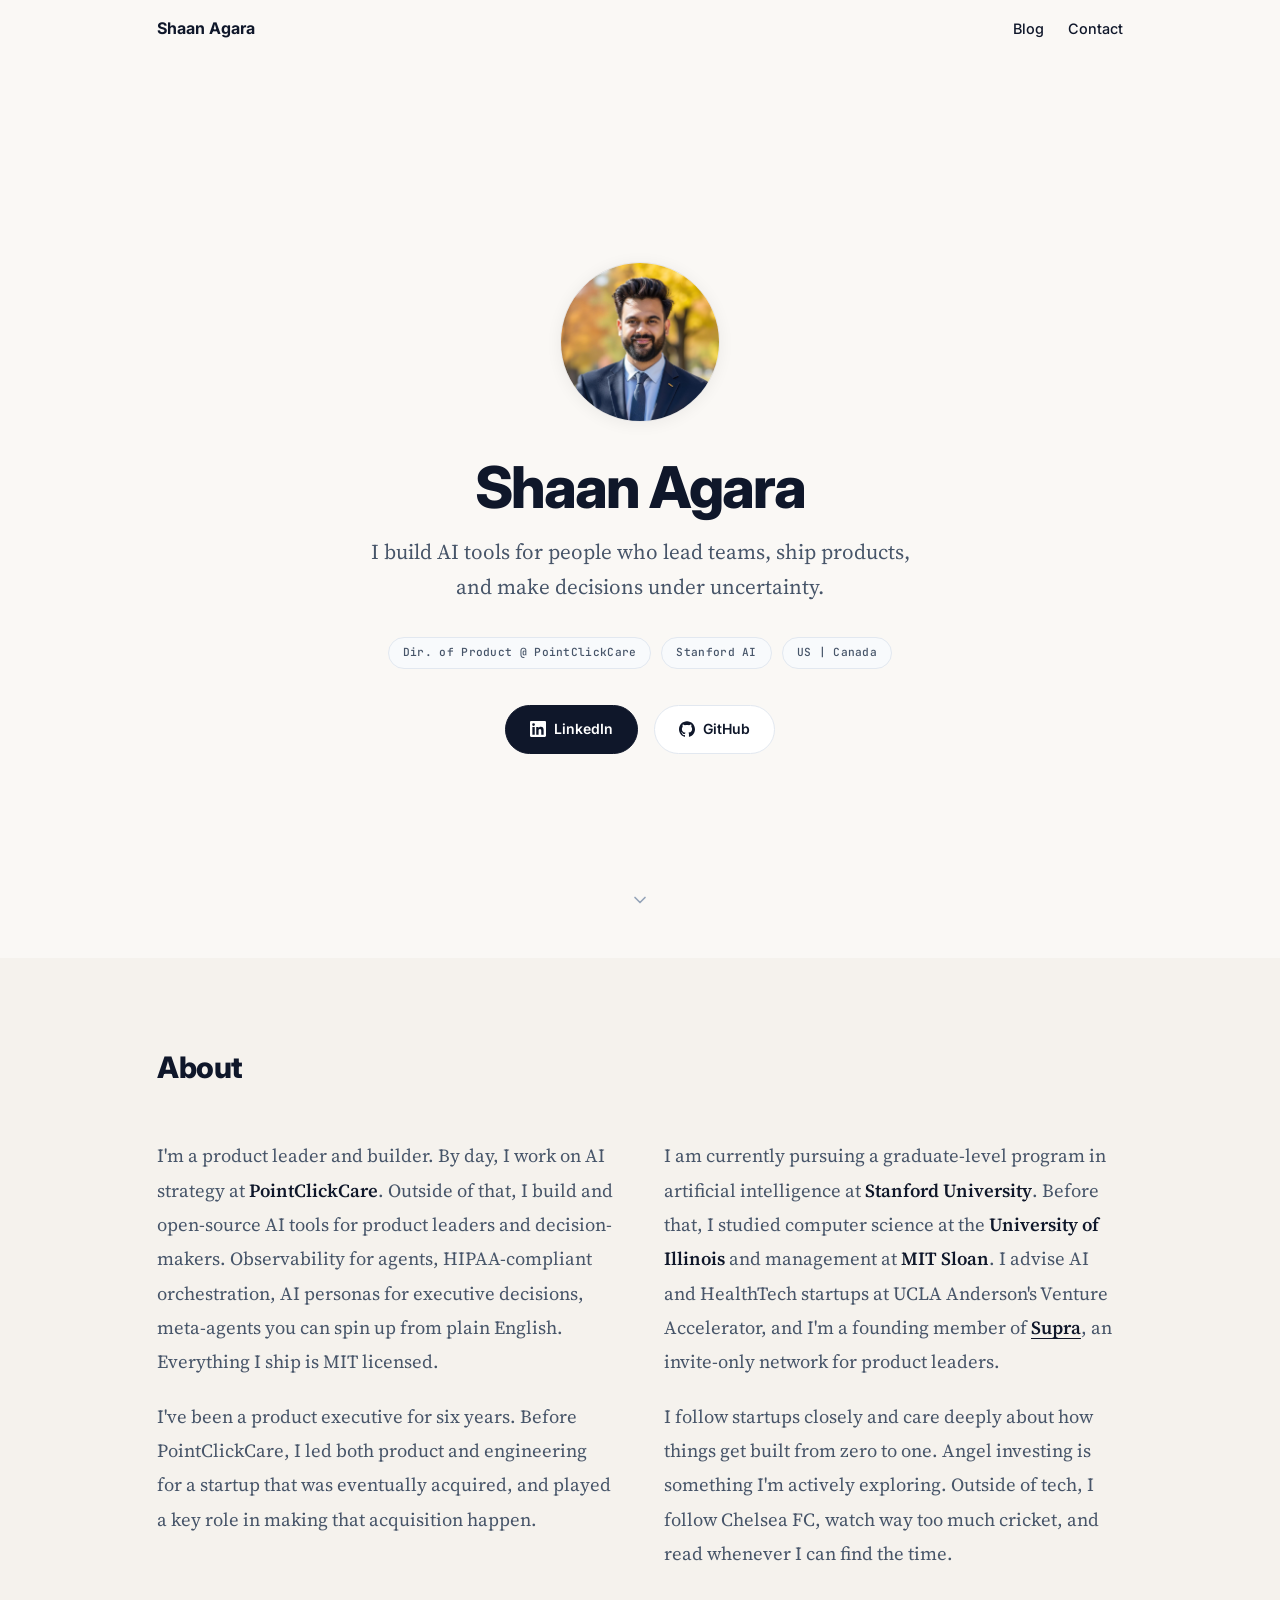
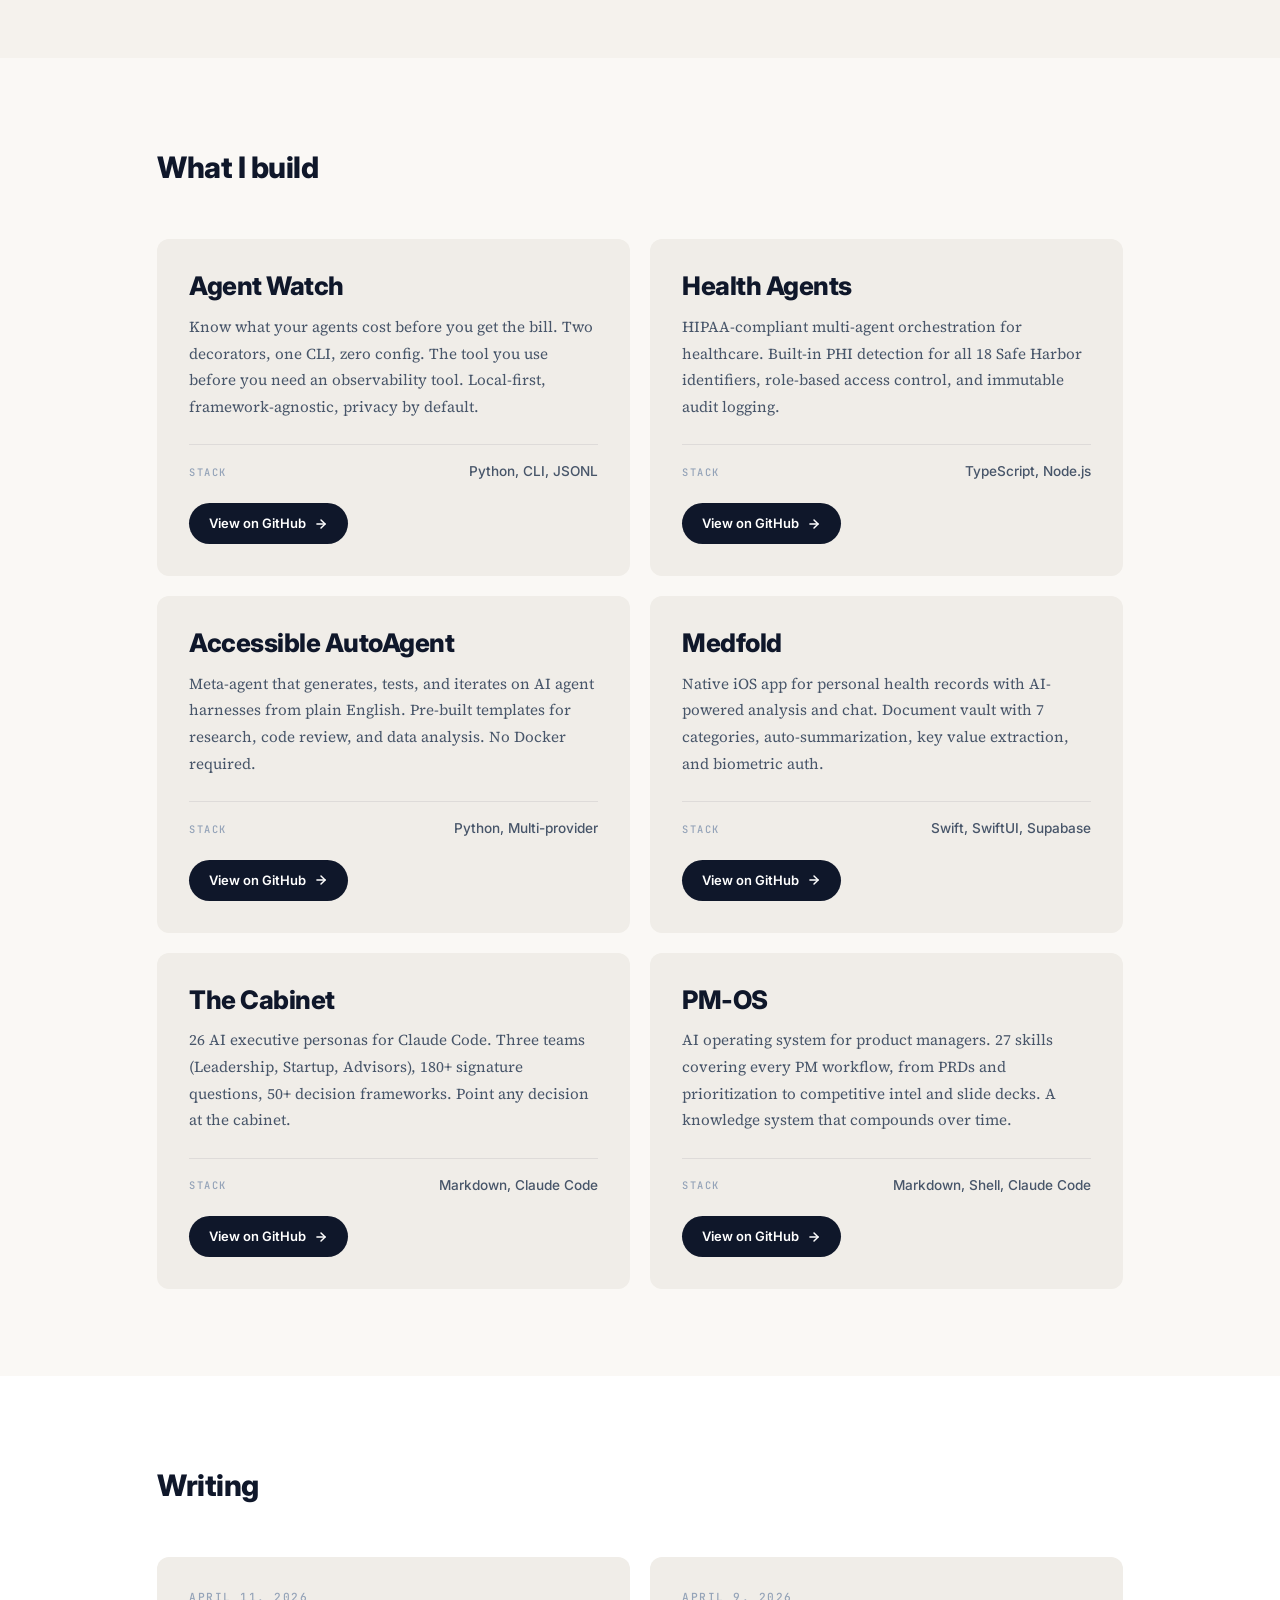
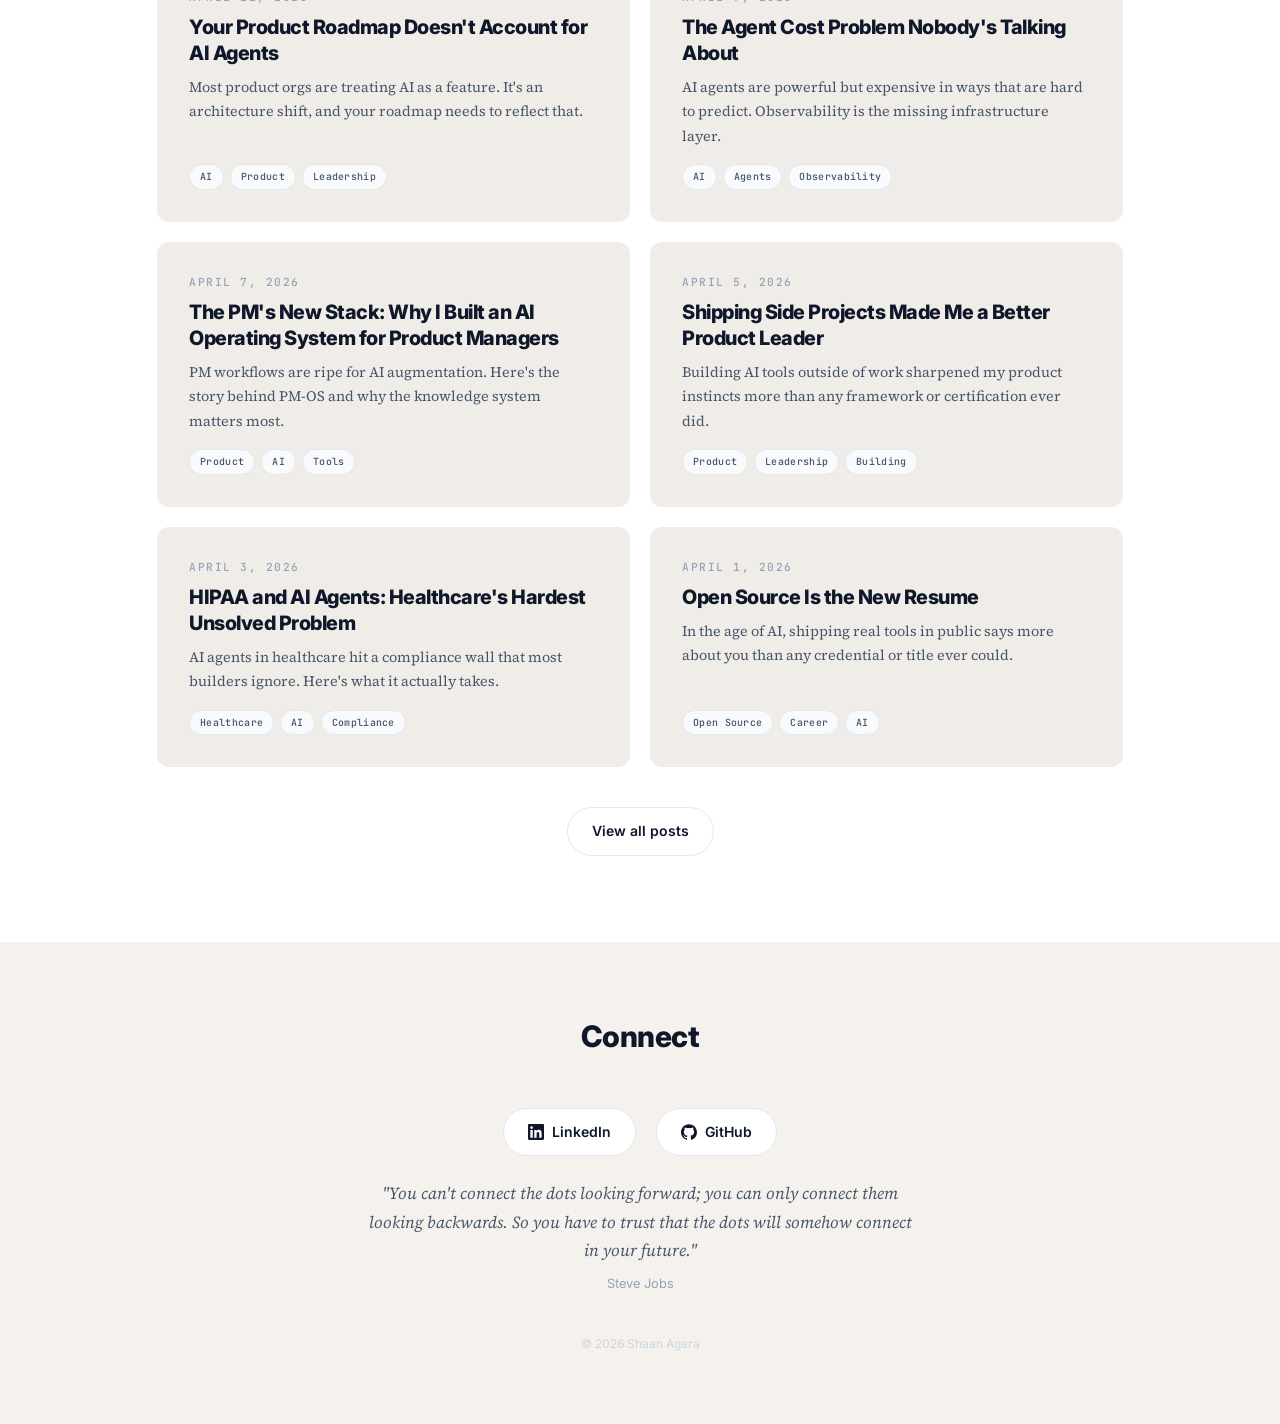
==== commit dd1b2a63: "fix: give Writing section white background to distinguish from footer Co-Authored-By: Claude Opus 4." ====
--- a/index.html
+++ b/index.html
@@ -165,7 +165,7 @@
 <hr class="section-divider">
 
 <!-- WRITING -->
-<section class="section bg-cream">
+<section class="section">
   <div class="container">
     <div class="section-label fade-in">Writing</div>
     <div class="blog-grid">
--- a/styles.css
+++ b/styles.css
@@ -664,7 +664,7 @@
 
 /* ===== BLOG ARTICLE ===== */
 .article-header {
-  max-width: 680px;
+  max-width: 860px;
   margin: 0 auto;
   padding: clamp(3rem, 2rem + 3vw, 5rem) clamp(1.5rem, 1rem + 4vw, 5rem) 0;
 }
@@ -700,13 +700,13 @@
   margin-bottom: 32px;
 }
 .article-divider {
-  max-width: 680px;
+  max-width: 860px;
   margin: 0 auto;
   border: none;
   border-top: 1px solid #e2e8f0;
 }
 .article-body {
-  max-width: 680px;
+  max-width: 860px;
   margin: 0 auto;
   padding: 40px clamp(1.5rem, 1rem + 4vw, 5rem) clamp(3rem, 2rem + 3vw, 5rem);
 }
@@ -929,7 +929,7 @@
 
 /* Article footer */
 .article-footer {
-  max-width: 680px;
+  max-width: 860px;
   margin: 0 auto;
   padding: 0 clamp(1.5rem, 1rem + 4vw, 5rem) clamp(3rem, 2rem + 3vw, 5rem);
 }
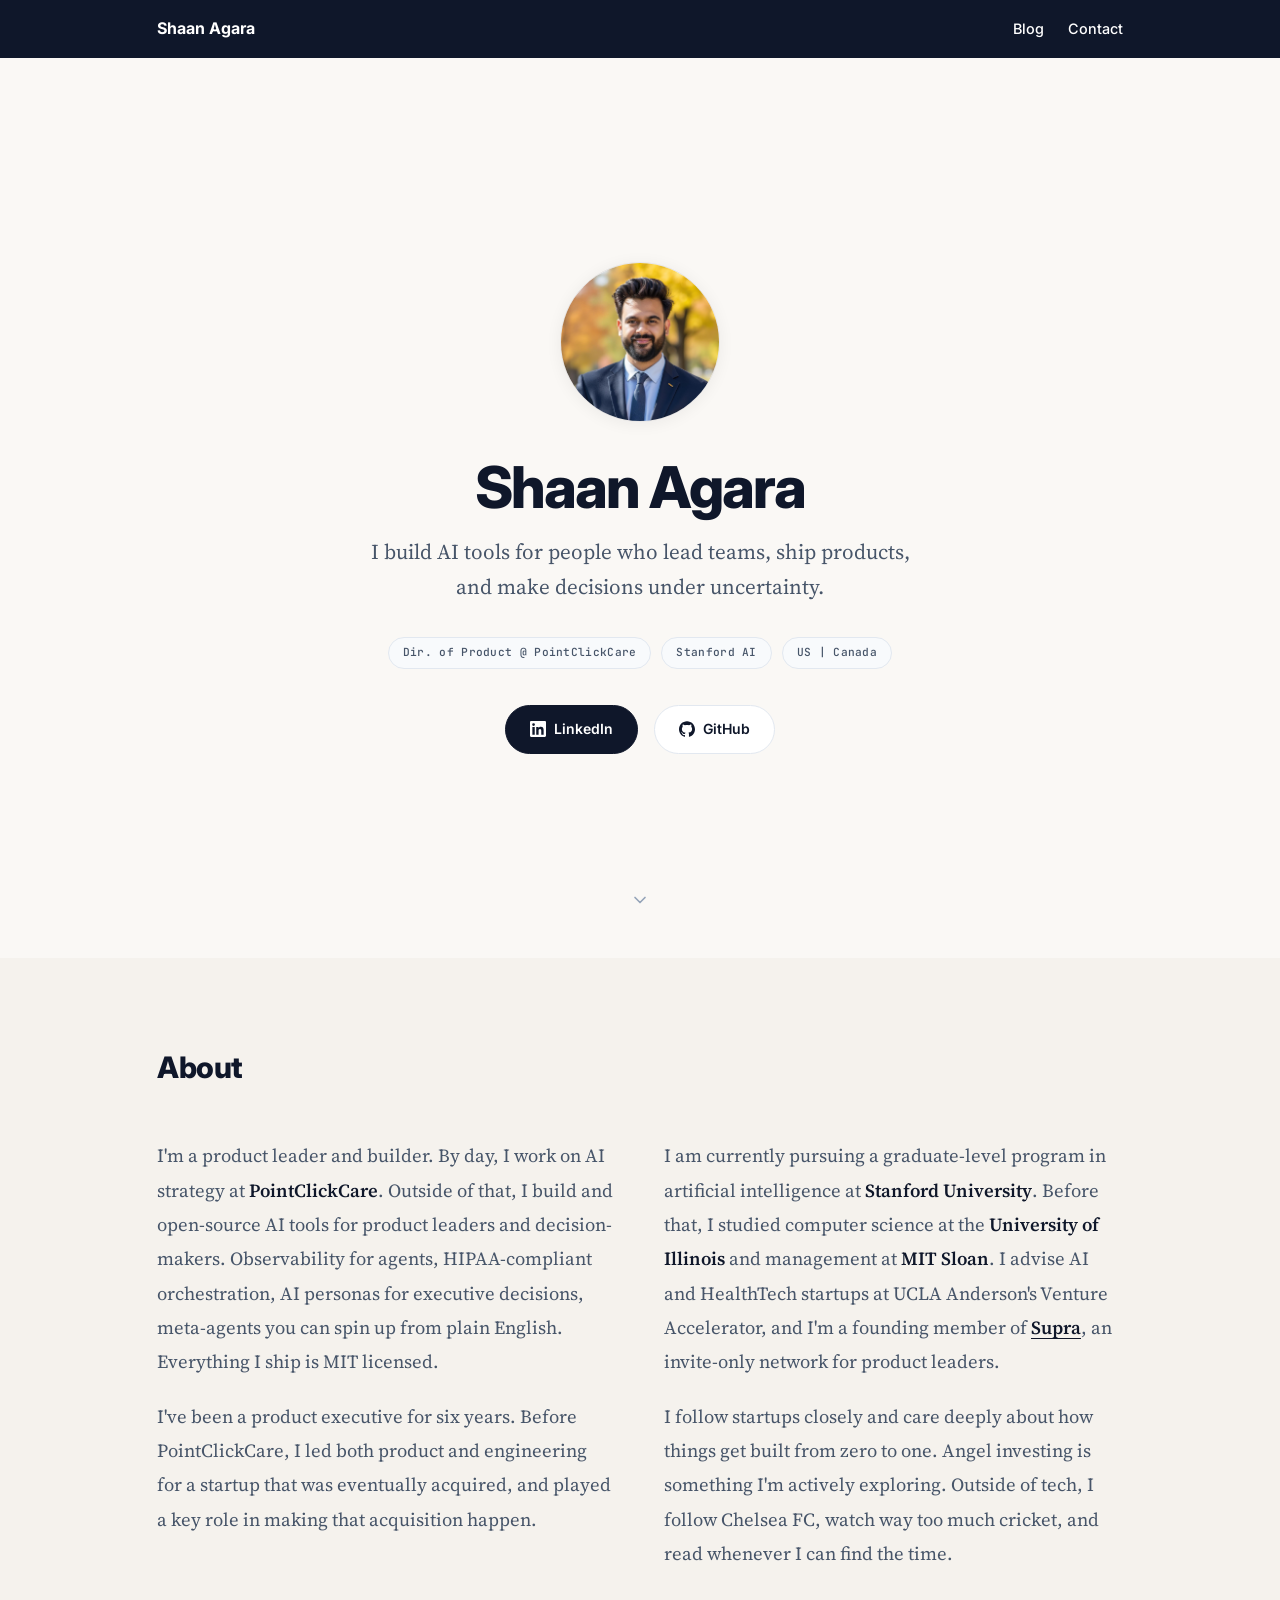
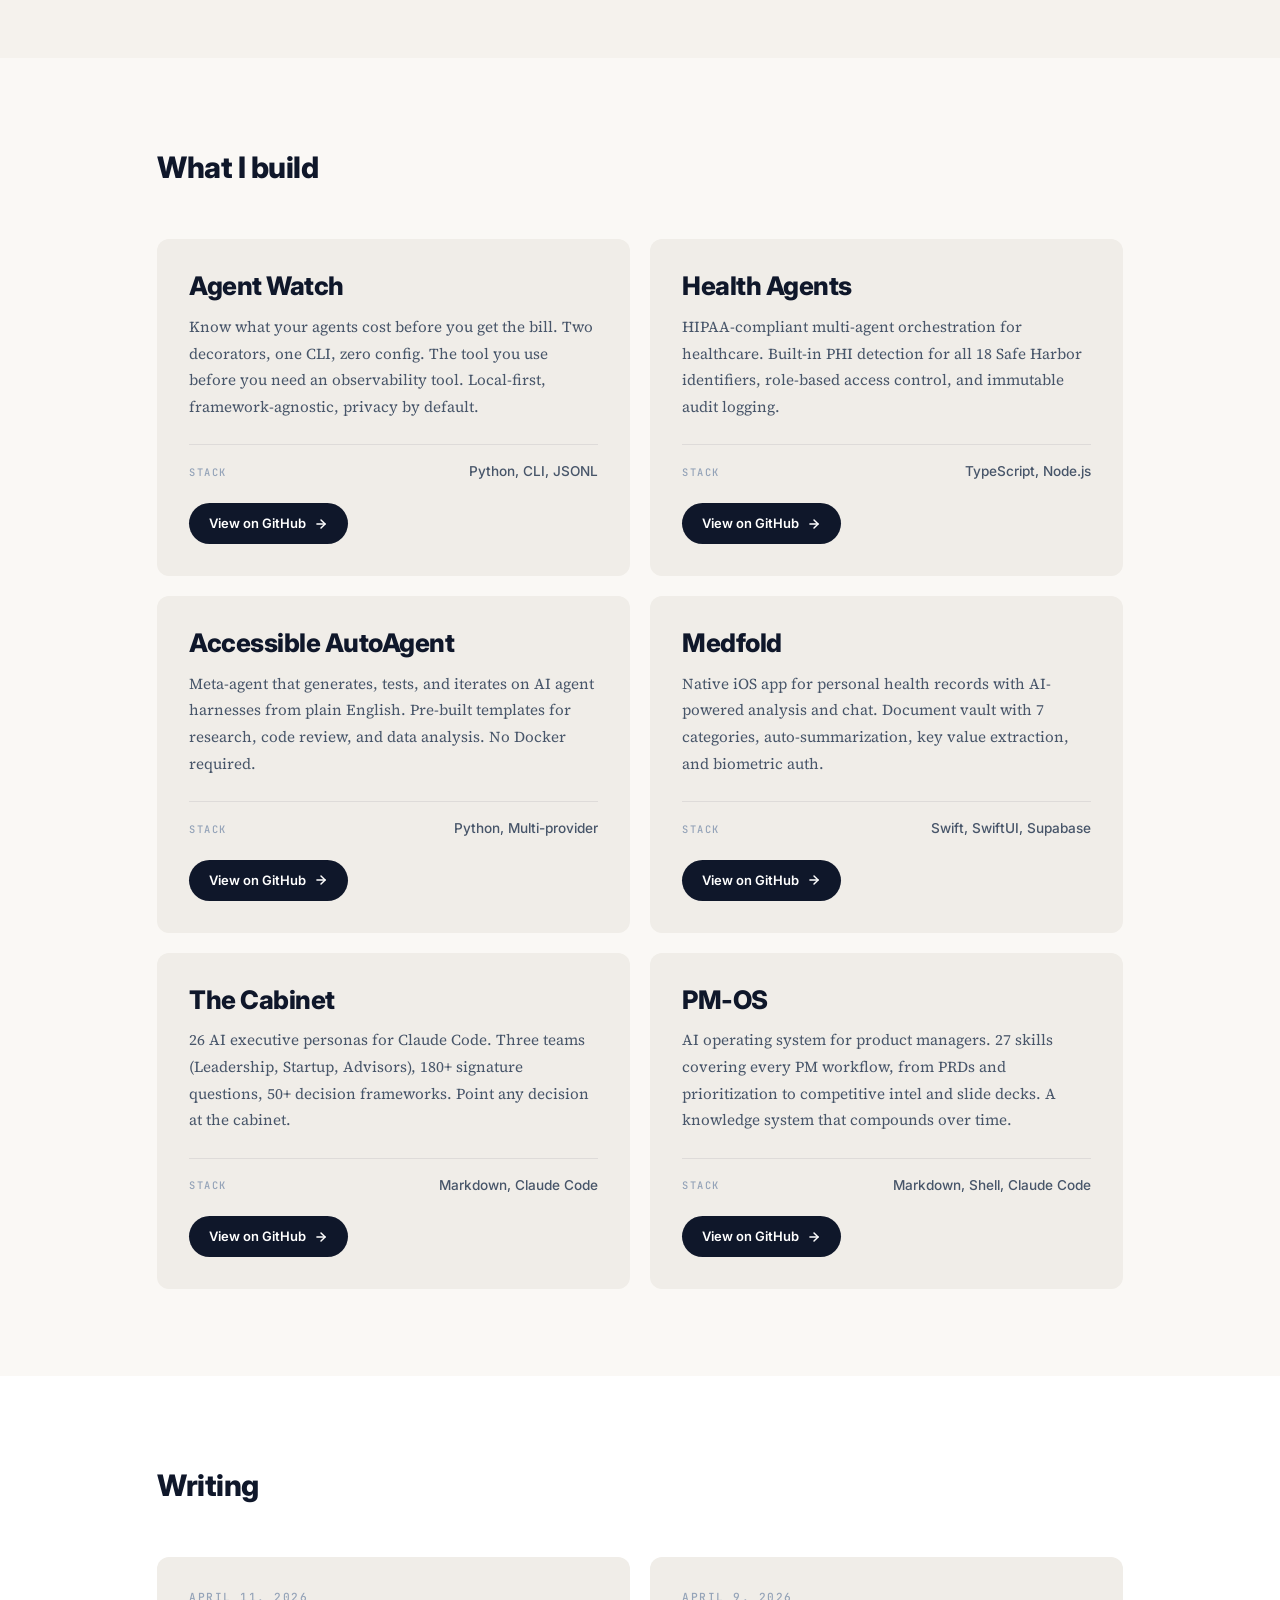
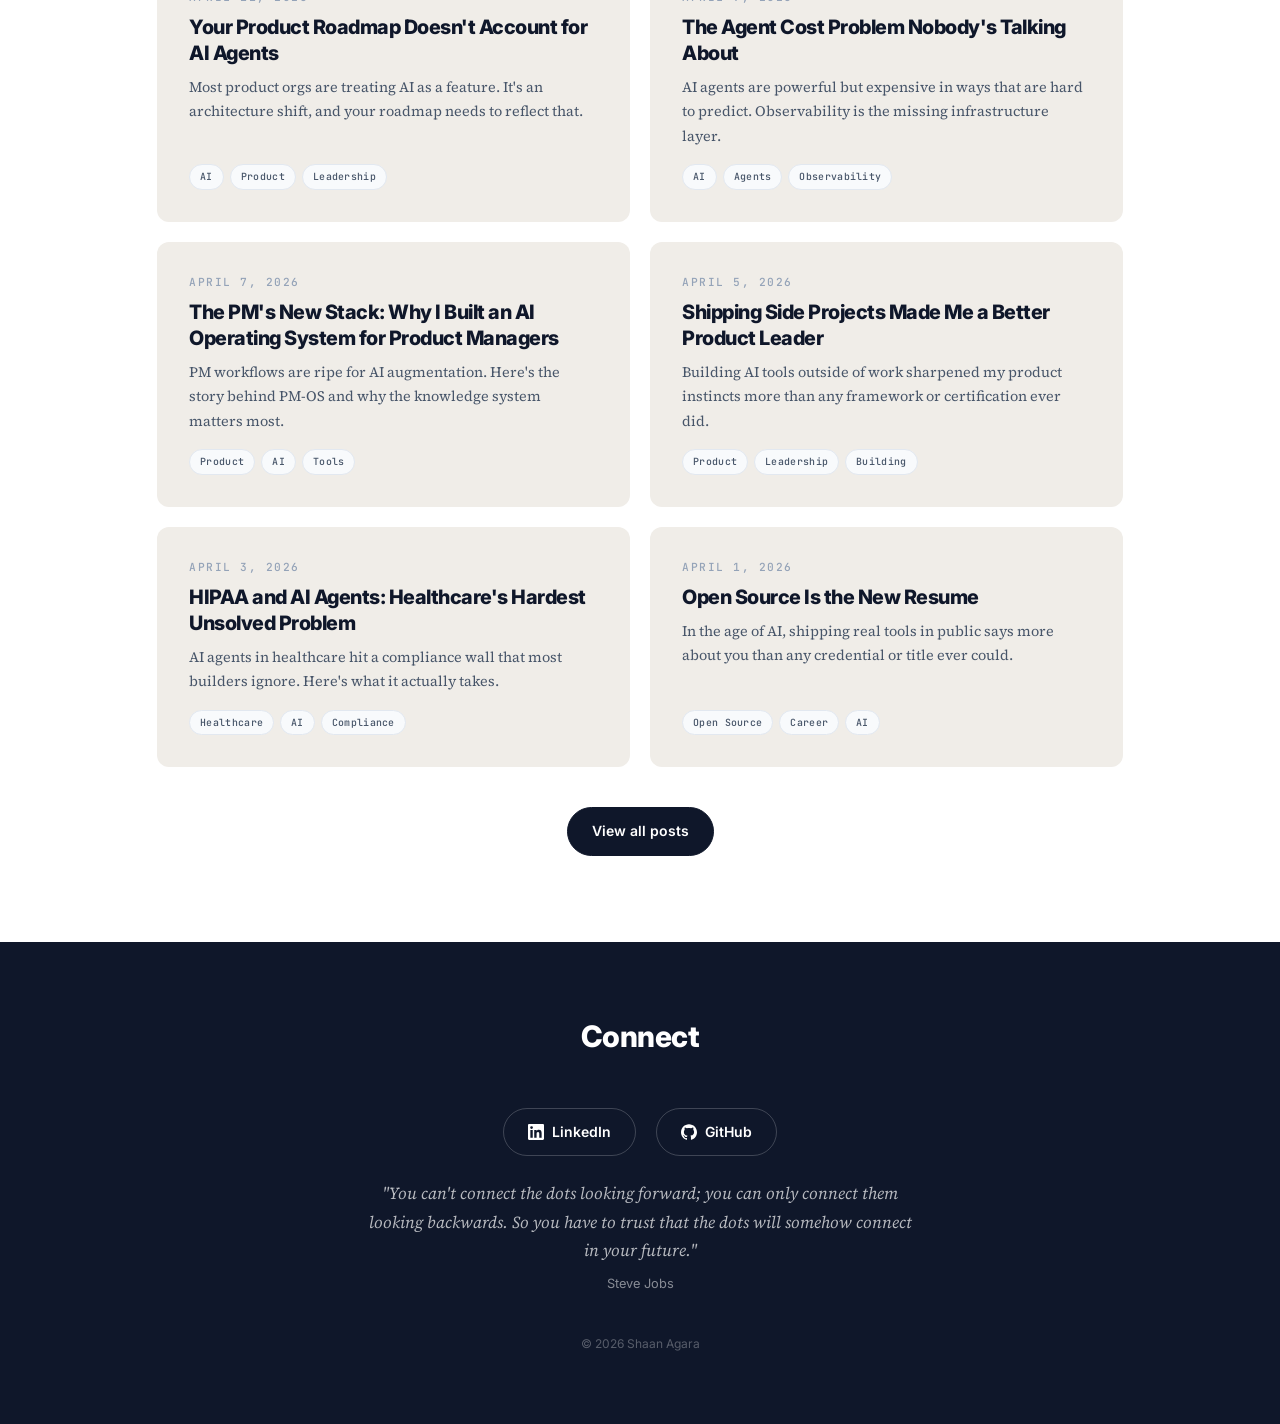
==== commit cddf5276: "feat: dark nav bar and footer, filled View all posts button - Nav bar: dark background (#0f172a) wit" ====
--- a/index.html
+++ b/index.html
@@ -24,7 +24,7 @@
 <body>
 
 <!-- NAV -->
-<nav class="site-nav bg-warm">
+<nav class="site-nav">
   <a href="/" class="site-nav-brand">Shaan Agara</a>
   <div class="site-nav-links">
     <a href="/blog/" class="site-nav-link">Blog</a>
@@ -238,13 +238,13 @@
 
     </div>
     <div class="writing-cta fade-in">
-      <a href="blog/" class="hero-link secondary">View all posts</a>
+      <a href="blog/" class="hero-link">View all posts</a>
     </div>
   </div>
 </section>
 
 <!-- FOOTER -->
-<footer class="footer bg-cream">
+<footer class="footer">
   <div class="container">
     <div class="section-label">Connect</div>
     <div class="footer-links">
--- a/styles.css
+++ b/styles.css
@@ -471,6 +471,11 @@
 .footer {
   padding: clamp(3rem, 2rem + 3vw, 6rem) 0;
   text-align: center;
+  background: #0f172a;
+  color: #ffffff;
+}
+.footer .section-label {
+  color: #ffffff;
 }
 .footer-links {
   display: flex;
@@ -487,15 +492,15 @@
   font-size: 14px;
   font-weight: 600;
   text-decoration: none;
-  color: #0f172a;
-  border: 1px solid #e2e8f0;
-  background: #ffffff;
+  color: #ffffff;
+  border: 1px solid rgba(255, 255, 255, 0.2);
+  background: transparent;
   transition: box-shadow 100ms ease-in-out, background 100ms ease-in-out, transform 100ms ease-in-out;
 }
 .footer-link:hover {
-  background: #f8fafc;
-  border-color: #cbd5e1;
-  box-shadow: 0 2px 8px rgba(15, 23, 42, 0.06);
+  background: rgba(255, 255, 255, 0.1);
+  border-color: rgba(255, 255, 255, 0.4);
+  box-shadow: 0 2px 8px rgba(0, 0, 0, 0.2);
   transform: translateY(-1px);
 }
 .footer-link:active {
@@ -511,19 +516,19 @@
   font-family: 'Source Serif 4', Georgia, serif;
   font-size: 1.05rem;
   font-style: italic;
-  color: #475569;
+  color: rgba(255, 255, 255, 0.7);
   line-height: 1.7;
   max-width: 560px;
   margin: 0 auto 8px;
 }
 .footer-quote-attr {
   font-size: 0.8rem;
-  color: #94a3b8;
+  color: rgba(255, 255, 255, 0.5);
   margin-bottom: 40px;
 }
 .footer-copy {
   font-size: 0.75rem;
-  color: #cbd5e1;
+  color: rgba(255, 255, 255, 0.3);
 }
 
 /* ===== ANIMATIONS ===== */
@@ -573,10 +578,11 @@
   justify-content: space-between;
   align-items: center;
   padding: 16px calc((100% - 1100px) / 2 + clamp(1.5rem, 1rem + 4vw, 5rem));
+  background: #0f172a;
 }
 .site-nav a {
   text-decoration: none;
-  color: #0f172a;
+  color: #ffffff;
   transition: color 100ms ease-in-out;
 }
 .site-nav-brand {
@@ -590,10 +596,10 @@
 .site-nav-link {
   font-weight: 500;
   font-size: 0.9rem;
-  color: #475569;
+  color: rgba(255, 255, 255, 0.7);
 }
 .site-nav-link:hover {
-  color: #0f172a;
+  color: #ffffff;
 }
 
 /* ===== BLOG CARDS ===== */
